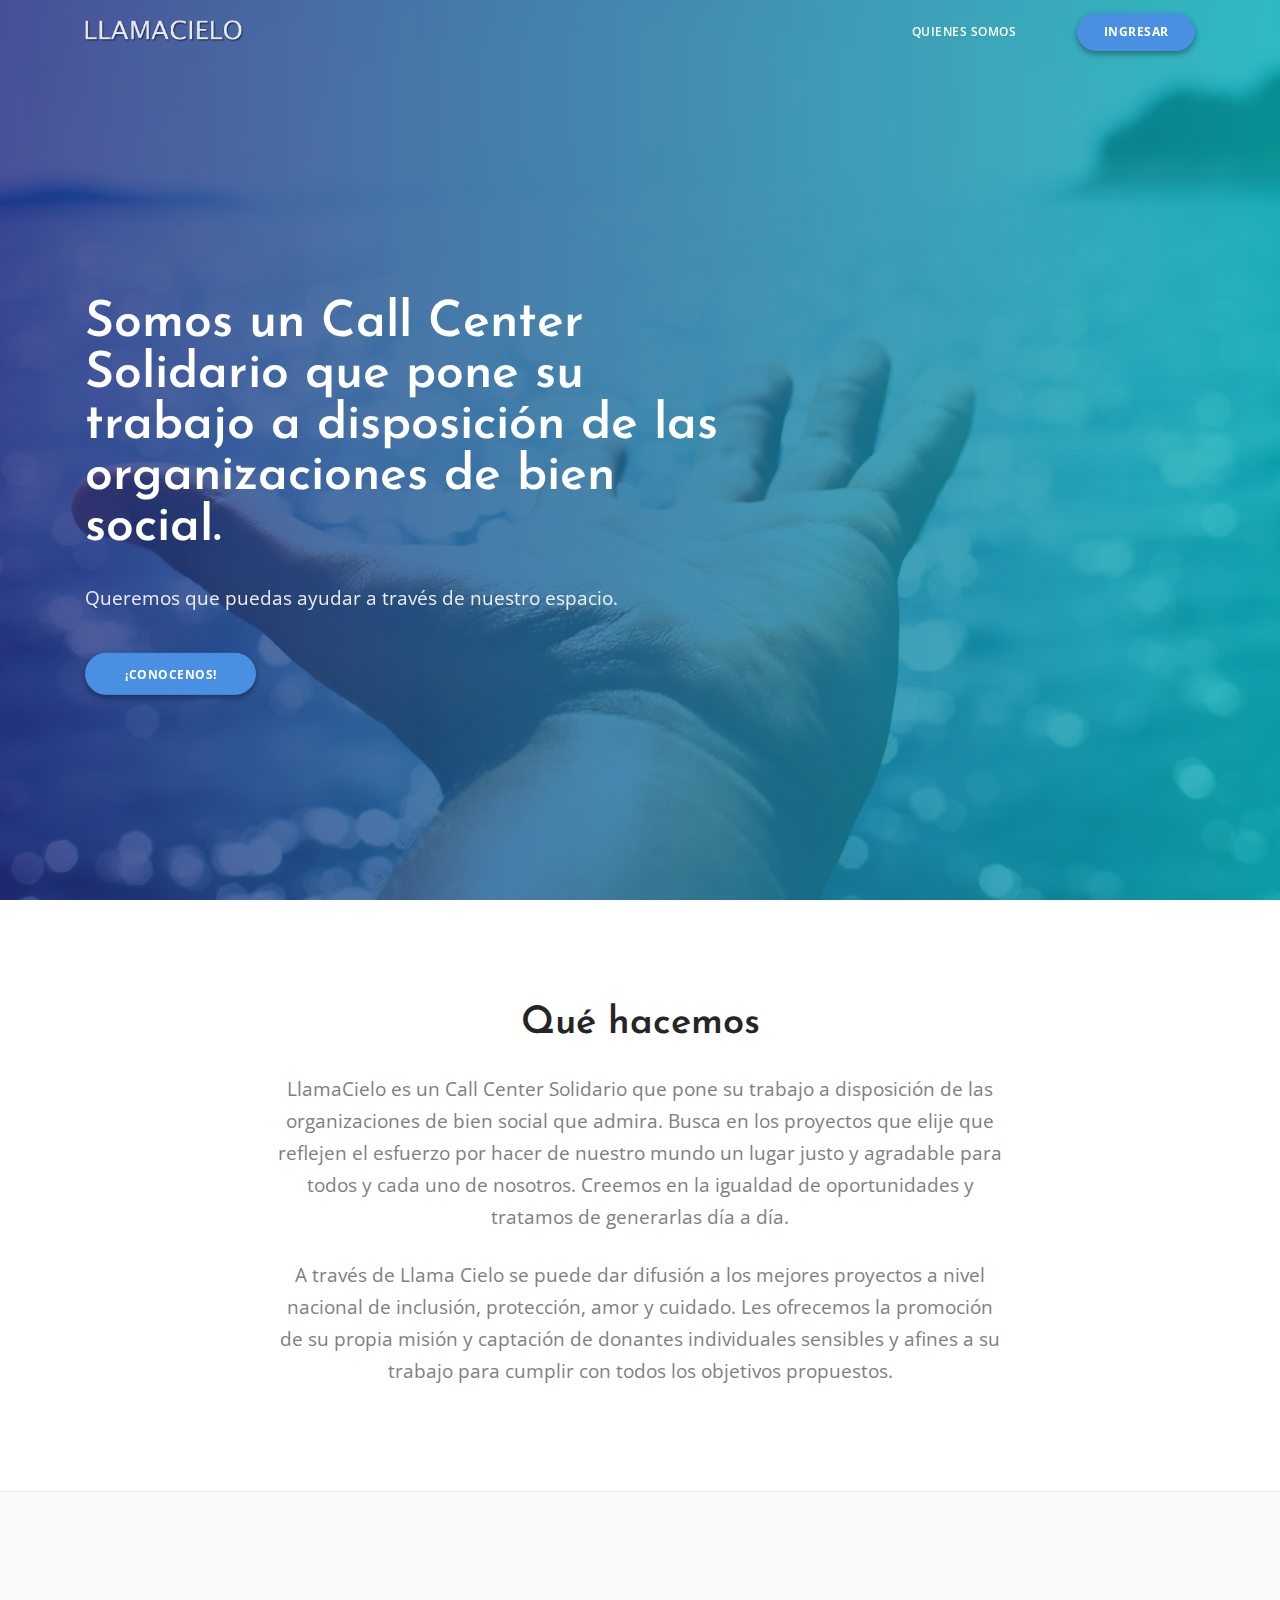
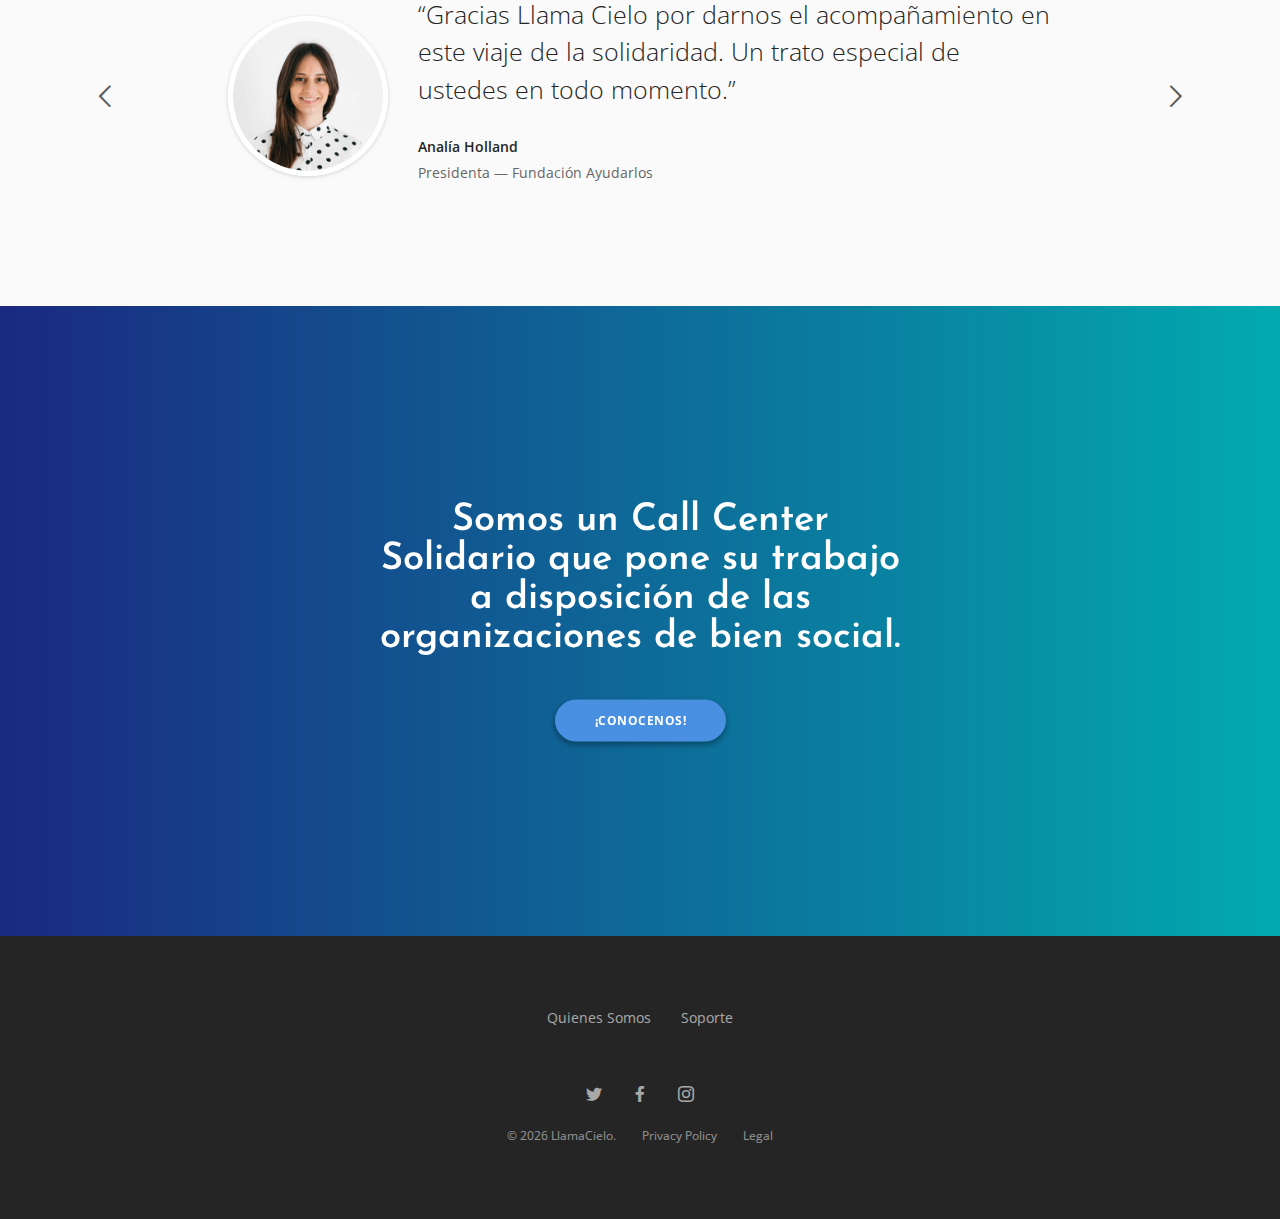
==== web/index.html @ 5735ce03 "first status" ====
<!doctype html>
<html lang="es-AR">

<head>
    <meta charset="utf-8">
    <title>Bienvenidos a LlamaCielo</title>
    <meta name="viewport" content="width=device-width, initial-scale=1.0">
    <link href="css/socicon.css" rel="stylesheet" type="text/css" media="all" />

    <link href="css/iconsmind.css" rel="stylesheet" type="text/css" media="all" />
    <link href="css/icofont/icofont.min.css" rel="stylesheet" type="text/css" media="all" />
    <link href="css/flickity.css" rel="stylesheet" type="text/css" media="all" />
    <link rel="stylesheet" href="https://cdnjs.cloudflare.com/ajax/libs/font-awesome/5.15.4/css/all.min.css" />
    <link href="css/bootstrap.css" rel="stylesheet" type="text/css" media="all" />
    <link href="css/stack-interface.css" rel="stylesheet" type="text/css" media="all" />
    <link href="css/theme.css" rel="stylesheet" type="text/css" media="all" />
    <link href="https://fonts.googleapis.com/css?family=Open+Sans:200,300,400,400i,500,600,700" rel="stylesheet">

</head>

<body data-smooth-scroll-offset="77">
    <a id="start"></a>

    <div class="page-loader">
        <div class="loader"></div>
    </div>

    <div class="nav-container">
        <div>
            <!-- MOBILE -->
            <div class="bar bar--sm visible-xs bar--absolute">
                <div class="container">
                    <div class="row">
                        <div class="col-3 col-md-2">
                            <a href="index.html"> <img class="logo logo-dark" alt="logo" src="img/logo.png"> <img class="logo logo-light" alt="logo" src="img/logo.png"> </a>
                        </div>
                        <div class="col-9 col-md-10 text-right">
                            <a href="#" class="hamburger-toggle" data-toggle-class="#menu1;hidden-xs hidden-sm"> <i class="icon icon--sm stack-interface stack-menu"></i> </a>
                        </div>
                    </div>
                </div>
            </div>
            <!-- DESKTOP -->
            <nav id="menu1" class="bar bar--sm bar-1 hidden-xs bar--transparent bar--absolute">
                <div class="container">
                    <div class="row">
                        <div class="col-lg-1 col-md-2 hidden-xs">
                            <div class="bar__module">
                                <a href="index.html"> <img class="logo logo-dark" alt="logo" src="img/logo.png"> <img class="logo logo-light" alt="logo" src="img/logo.png"> </a>
                            </div>
                        </div>
                        <div class="col-lg-11 col-md-12 text-right text-left-xs text-left-sm">
                            <div class="bar__module">
                                <ul class="menu-horizontal text-left">
                                    <li>
                                        <a href="quienessomos.html">Quienes Somos</a>
                                    </li>
                                    <li id="mostrarUsuario" class="hidden">
                                        <span><i class="icofont-ui-user"></i></span> <span id="usuarioNombre"><strong>Nombre usuario</strong></span>
                                    </li>

                                </ul>
                            </div>
                            <div class="bar__module">
                                <!-- btn login -->
                                <a id="btnLogin" class="btn btn--sm btn--primary type--uppercase" data-modal-index="0"> <span class="btn__text">
                                    Ingresar
                                </span> </a>

                                <!-- btn logout -->
                                <a id="btnLogout" class="btn btn--sm btn--primary type--uppercase" data-modal-index="0"> <span class="btn__text">
                                    Logout
                                </span> </a>
                            </div>
                        </div>
                    </div>
                </div>
            </nav>
        </div>
    </div>
    <div class="main-container">
        <section class="cover height-100 imagebg parallax text-left" data-gradient-bg="#1A2980,#02AAB0,#5f2c82,#26D0CE"><canvas id="granim-2" width="0" height="0"></canvas>
            <div class="background-image-holder">
                <img alt="background" src="img/bg-hero.jpg" />
            </div>
            <div class="container pos-vertical-center">
                <div class="row">
                    <div class="col-md-7">
                        <h1 class="titulo mt--1">Somos un Call Center Solidario que pone su trabajo a disposición de las organizaciones de bien social.</h1>
                        <p class="lead">Queremos que puedas ayudar a través de nuestro espacio.</p>
                        <a class="btn btn--primary type--uppercase inner-link" href="#quehacemos">
                            <span class="btn__text">
                                ¡Conocenos!
                            </span>
                        </a>
                    </div>
                </div>
                <!--end of row-->
            </div>
            <!--end of container-->
        </section>


        <!-- QUE HACEMOS -->
        <section id="quehacemos" class="text-center">
            <div class="container">
                <div class="row justify-content-center">
                    <div class="col-md-10 col-lg-8">
                        <h2 class="titulo">Qué hacemos</h2>
                        <p class="lead">
                            LlamaCielo es un Call Center Solidario que pone su trabajo a disposición de las organizaciones de bien social que admira. Busca en los proyectos que elije que reflejen el esfuerzo por hacer de nuestro mundo un lugar justo y agradable para todos y cada
                            uno de nosotros. Creemos en la igualdad de oportunidades y tratamos de generarlas día a día.
                        </p>
                        <p class="lead">
                            A través de Llama Cielo se puede dar difusión a los mejores proyectos a nivel nacional de inclusión, protección, amor y cuidado. Les ofrecemos la promoción de su propia misión y captación de donantes individuales sensibles y afines a su trabajo para cumplir
                            con todos los objetivos propuestos.
                        </p>
                    </div>
                </div>
            </div>
        </section>

        <!--<section class="bg--white pt-0">
            <div class="container">
                <div class="row">


                    <div class="col-md-6">
                        <div class="feature feature-5 boxed boxed--lg boxed--border">
                            <i class="icon icon-Consulting icon--lg"></i>
                            <div class="feature__body">
                                <h5>Telemarketer capacitados</h5>
                                <p>
                                    Es simplemente el texto de relleno de las imprentas y archivos de texto. Lorem Ipsum ha sido el texto de relleno estándar de las industrias desde el año 1500.
                                </p>

                            </div>
                        </div>
                    </div>
                    <div class="col-md-6">
                        <div class="feature feature-5 boxed boxed--lg boxed--border">
                            <i class="icon icon-Support icon--lg"></i>
                            <div class="feature__body">
                                <h5>Atención 24/7</h5>
                                <p>
                                    Es simplemente el texto de relleno de las imprentas y archivos de texto. Lorem Ipsum ha sido el texto de relleno estándar de las industrias desde el año 1500.
                                </p>

                            </div>
                        </div>
                    </div>
                    <div class="col-md-6">
                        <div class="feature feature--featured feature-5 boxed boxed--lg boxed--border">
                            <span class="label">consultanos</span>
                            <i class="icon icon-Dashboard icon--lg"></i>
                            <div class="feature__body">
                                <h5>Controla tu campaña</h5>
                                <p>
                                    Es simplemente el texto de relleno de las imprentas y archivos de texto. Lorem Ipsum ha sido el texto de relleno estándar de las industrias desde el año 1500.
                                </p>

                            </div>
                        </div>
                    </div>
                    <div class="col-md-6">
                        <div class="feature feature-5 boxed boxed--lg boxed--border">
                            <i class="icon icon-Globe icon--lg"></i>
                            <div class="feature__body">
                                <h5>Novedades de Ong's</h5>
                                <p>
                                    Es simplemente el texto de relleno de las imprentas y archivos de texto. Lorem Ipsum ha sido el texto de relleno estándar de las industrias desde el año 1500.
                                </p>

                            </div>
                        </div>
                    </div>
                </div>
 
            </div>

        </section>-->

        <!-- OPINIONES -->
        <section class="bg--secondary">
            <div class="container">
                <div class="row">
                    <div class="col-md-12">
                        <div class="slider slider--inline-arrows" data-arrows="true" data-children="3">
                            <ul class="slides flickity-enabled is-draggable" tabindex="0">
                                <div class="flickity-viewport">
                                    <div class="flickity-slider" style="left: 0px; transform: translateX(-200%);">
                                        <li class="slide" style="position: absolute; left: 0%;">
                                            <div class="testimonial row justify-content-center">
                                                <div class="col-lg-2 col-md-4 col-6 text-center">
                                                    <img class="testimonial__image shadowed2 mt-20" alt="" src="img/avatar-round-1.png">
                                                </div>
                                                <div class="col-lg-7 col-md-8 col-12 text-center-xs">
                                                    <span class="h3">“Gracias Llama Cielo por darnos el acompañamiento en este viaje de la solidaridad. Un trato especial de ustedes en todo momento.”
                                            </span>
                                                    <h5>Analía Holland</h5>
                                                    <spa>Presidenta — Fundación Ayudarlos</span>
                                                </div>
                                            </div>
                                        </li>

                                        <li class="slide is-selected" style="position: absolute; left: 200%;">
                                            <div class="testimonial row justify-content-center">
                                                <div class="col-lg-2 col-md-4 col-6 text-center">
                                                    <img class="testimonial__image shadowed2 mt-20" alt="" src="img/avatar-round-3.png">
                                                </div>
                                                <div class="col-lg-7 col-md-8 col-12 text-center-xs">
                                                    <span class="h3">“¡Agradezco a Llama Cielo! a través de ellos, nuestra fundacion Ayudamos creció de manera imaginable en poco tiempo. ¡Muchas gracias a todo el equipo!.”
                                            </span>
                                                    <h5>Juan Vasquez</h5>
                                                    <span>Presidente — Fundación Ayudamos</span>
                                                </div>
                                            </div>
                                        </li>
                                    </div>
                                </div><button class="flickity-prev-next-button previous" type="button" aria-label="previous"><svg viewBox="0 0 100 100"><path d="M 10,50 L 60,100 L 70,90 L 30,50  L 70,10 L 60,0 Z" class="arrow"></path></svg></button>
                                <button class="flickity-prev-next-button next" type="button" aria-label="next"><svg viewBox="0 0 100 100"><path d="M 10,50 L 60,100 L 70,90 L 30,50  L 70,10 L 60,0 Z" class="arrow" transform="translate(100, 100) rotate(180) "></path></svg></button>
                            </ul>
                        </div>
                    </div>
                </div>
                <!--end of row-->
            </div>
            <!--end of container-->
        </section>

        <!-- CTA -->
        <section class="cover height-70 imagebg text-center parallax" data-gradient-bg="#1A2980,#02AAB0,#5f2c82,#26D0CE"><canvas id="granim-2" width="0" height="0"></canvas>
            <div class="background-image-holder">
                <img alt="background" src="img/bg-hero.jpg">
            </div>
            <div class="container pos-vertical-center">
                <div class="row">
                    <div class="col-md-6">
                        <h2 class="titulo">Somos un Call Center Solidario que pone su trabajo a disposición de las organizaciones de bien social.</h2>
                        <a class="btn btn--primary type--uppercase" href="#">
                            <span class="btn__text">
                                ¡Conocenos!
                            </span>
                        </a>

                    </div>
                </div>
                <!--end of row-->
            </div>
            <!--end of container-->
        </section>

    </div>

    <footer class="text-center space--sm footer-5 bg--dark">
        <div class="container">
            <div class="row">
                <div class="col-md-12">
                    <div class="heading-block">
                        <ul class="list-inline list--hover">
                            <li>
                                <a href="quienessomos.html">
                                    <span>Quienes Somos</span>
                                </a>
                            </li>
                            <li>
                                <a href="#">
                                    <span>Soporte</span>
                                </a>
                            </li>

                        </ul>
                    </div>
                    <div>
                        <ul class="social-list list-inline list--hover">
                            <li>
                                <a href="#">
                                    <i class="socicon socicon-twitter icon icon--xs"></i>
                                </a>
                            </li>
                            <li>
                                <a href="#">
                                    <i class="socicon socicon-facebook icon icon--xs"></i>
                                </a>
                            </li>
                            <li>
                                <a href="#">
                                    <i class="socicon socicon-instagram icon icon--xs"></i>
                                </a>
                            </li>
                        </ul>
                    </div>
                    <div>
                        <span class="type--fine-print">©
                            <span class="update-year">2021</span> LlamaCielo.</span>
                        <a class="type--fine-print" href="#">Privacy Policy</a>
                        <a class="type--fine-print" href="#">Legal</a>
                    </div>
                </div>
            </div>
            <!--end of row-->
        </div>
        <!--end of container-->
    </footer>

    <!-- modal form login -->
    <div class="modal-container" data-modal-index="0">
        <div class="modal-content section-modal">
            <section class="unpad ">
                <div class="container">
                    <div class="row justify-content-center">
                        <div class="col-md-6">
                            <div class="boxed boxed--lg bg--white text-center feature">
                                <div class="modal-close modal-close-cross"></div>
                                <!-- <h3>Loguéese para ingresar</h3> -->
                                <div class="feature__body">
                                    <!-- form login-->
                                    <form id="form-login" autocomplete="off">
                                        <div class="row">

                                            <div class="col-md-12">
                                                <input type="number" name="dni" placeholder="Dni" data-mask="00000000">
                                            </div>
                                            <div class="col-md-12">
                                                <div class="inner-addon right-addon">
                                                    <input id="password" type="password" name="pass" placeholder="Password" autocomplete="off">
                                                    <i id="togglePassword" class="icofont-eye-blocked"></i>
                                                </div>
                                            </div>
                                            <div class="col-md-12">
                                                <button class="btn btn--primary type--uppercase" type="submit">Ingresar</button>
                                            </div>

                                        </div>
                                    </form>
                                    <!-- fin form login -->

                                    <div id="mensaje" class="hidden mt--1 mb--1"></div>

                                    <div id="loader" class="form-contacto-cargando hidden mb-20">
                                        <img src="img/loader.gif" alt="">
                                    </div>

                                    <!--  <span class="type--fine-print block mt-20">No recuerda su password?
                                            <a href="#">Recuperar password</a>
                                        </span> -->
                                </div>
                            </div>
                        </div>
                    </div>
            </section>
            </div>
        </div>
        <!-- fin modal form login -->


        <a class="back-to-top inner-link" href="#start" data-scroll-class="100vh:active">
            <i class="stack-interface stack-up-open-big"></i>
        </a>

    </div>
    <script src="js/jquery-3.1.1.min.js"></script>

    <script src="js/flickity.min.js"></script>
    <script src="js/isotope.min.js"></script>
    <script src="js/ytplayer.min.js"></script>
    <script src="js/lightbox.min.js"></script>
    <script src="js/granim.min.js"></script>
    <script src="js/smooth-scroll.min.js"></script>

    <script src="js/parallax.js"></script>
    <script src="js/jquery.mask.min.js"></script>
    <script src="js/sweetalert2.all.min.js"></script>
    <script src="js/scripts.js"></script>
    <script src="modulos/main.js"></script>


    <script>
        $(window).on("load", function() {
            $(".page-loader").fadeOut(1000);
            $(".page-loader").remove();
        });
    </script>
</body>

</html>
---- web/css/socicon.css ----
@font-face {
  font-family: 'Socicon';
  src:  url('../fonts/socicon.eot?a93r5t');
  src:  url('../fonts/socicon.eot?a93r5t#iefix') format('embedded-opentype'),
    url('../fonts/socicon.ttf?a93r5t') format('truetype'),
    url('../fonts/socicon.woff?a93r5t') format('woff'),
    url('../fonts/socicon.svg?a93r5t#Socicon') format('svg');
  font-weight: normal;
  font-style: normal;
}

[class^="socicon-"], [class*=" socicon-"] {
  /* use !important to prevent issues with browser extensions that change fonts */
  font-family: 'Socicon' !important;
  speak: none;
  font-style: normal;
  font-weight: normal;
  font-variant: normal;
  text-transform: none;
  line-height: 1;

  /* Better Font Rendering =========== */
  -webkit-font-smoothing: antialiased;
  -moz-osx-font-smoothing: grayscale;
}

.socicon-gamewisp:before {
  content: "\e905";
}
.socicon-bloglovin:before {
  content: "\e904";
}
.socicon-tunein:before {
  content: "\e903";
}
.socicon-gamejolt:before {
  content: "\e901";
}
.socicon-trello:before {
  content: "\e902";
}
.socicon-spreadshirt:before {
  content: "\e900";
}
.socicon-500px:before {
  content: "\e000";
}
.socicon-8tracks:before {
  content: "\e001";
}
.socicon-airbnb:before {
  content: "\e002";
}
.socicon-alliance:before {
  content: "\e003";
}
.socicon-amazon:before {
  content: "\e004";
}
.socicon-amplement:before {
  content: "\e005";
}
.socicon-android:before {
  content: "\e006";
}
.socicon-angellist:before {
  content: "\e007";
}
.socicon-apple:before {
  content: "\e008";
}
.socicon-appnet:before {
  content: "\e009";
}
.socicon-baidu:before {
  content: "\e00a";
}
.socicon-bandcamp:before {
  content: "\e00b";
}
.socicon-battlenet:before {
  content: "\e00c";
}
.socicon-beam:before {
  content: "\e00d";
}
.socicon-bebee:before {
  content: "\e00e";
}
.socicon-bebo:before {
  content: "\e00f";
}
.socicon-behance:before {
  content: "\e010";
}
.socicon-blizzard:before {
  content: "\e011";
}
.socicon-blogger:before {
  content: "\e012";
}
.socicon-buffer:before {
  content: "\e013";
}
.socicon-chrome:before {
  content: "\e014";
}
.socicon-coderwall:before {
  content: "\e015";
}
.socicon-curse:before {
  content: "\e016";
}
.socicon-dailymotion:before {
  content: "\e017";
}
.socicon-deezer:before {
  content: "\e018";
}
.socicon-delicious:before {
  content: "\e019";
}
.socicon-deviantart:before {
  content: "\e01a";
}
.socicon-diablo:before {
  content: "\e01b";
}
.socicon-digg:before {
  content: "\e01c";
}
.socicon-discord:before {
  content: "\e01d";
}
.socicon-disqus:before {
  content: "\e01e";
}
.socicon-douban:before {
  content: "\e01f";
}
.socicon-draugiem:before {
  content: "\e020";
}
.socicon-dribbble:before {
  content: "\e021";
}
.socicon-drupal:before {
  content: "\e022";
}
.socicon-ebay:before {
  content: "\e023";
}
.socicon-ello:before {
  content: "\e024";
}
.socicon-endomodo:before {
  content: "\e025";
}
.socicon-envato:before {
  content: "\e026";
}
.socicon-etsy:before {
  content: "\e027";
}
.socicon-facebook:before {
  content: "\e028";
}
.socicon-feedburner:before {
  content: "\e029";
}
.socicon-filmweb:before {
  content: "\e02a";
}
.socicon-firefox:before {
  content: "\e02b";
}
.socicon-flattr:before {
  content: "\e02c";
}
.socicon-flickr:before {
  content: "\e02d";
}
.socicon-formulr:before {
  content: "\e02e";
}
.socicon-forrst:before {
  content: "\e02f";
}
.socicon-foursquare:before {
  content: "\e030";
}
.socicon-friendfeed:before {
  content: "\e031";
}
.socicon-github:before {
  content: "\e032";
}
.socicon-goodreads:before {
  content: "\e033";
}
.socicon-google:before {
  content: "\e034";
}
.socicon-googlescholar:before {
  content: "\e035";
}
.socicon-googlegroups:before {
  content: "\e036";
}
.socicon-googlephotos:before {
  content: "\e037";
}
.socicon-googleplus:before {
  content: "\e038";
}
.socicon-grooveshark:before {
  content: "\e039";
}
.socicon-hackerrank:before {
  content: "\e03a";
}
.socicon-hearthstone:before {
  content: "\e03b";
}
.socicon-hellocoton:before {
  content: "\e03c";
}
.socicon-heroes:before {
  content: "\e03d";
}
.socicon-hitbox:before {
  content: "\e03e";
}
.socicon-horde:before {
  content: "\e03f";
}
.socicon-houzz:before {
  content: "\e040";
}
.socicon-icq:before {
  content: "\e041";
}
.socicon-identica:before {
  content: "\e042";
}
.socicon-imdb:before {
  content: "\e043";
}
.socicon-instagram:before {
  content: "\e044";
}
.socicon-issuu:before {
  content: "\e045";
}
.socicon-istock:before {
  content: "\e046";
}
.socicon-itunes:before {
  content: "\e047";
}
.socicon-keybase:before {
  content: "\e048";
}
.socicon-lanyrd:before {
  content: "\e049";
}
.socicon-lastfm:before {
  content: "\e04a";
}
.socicon-line:before {
  content: "\e04b";
}
.socicon-linkedin:before {
  content: "\e04c";
}
.socicon-livejournal:before {
  content: "\e04d";
}
.socicon-lyft:before {
  content: "\e04e";
}
.socicon-macos:before {
  content: "\e04f";
}
.socicon-mail:before {
  content: "\e050";
}
.socicon-medium:before {
  content: "\e051";
}
.socicon-meetup:before {
  content: "\e052";
}
.socicon-mixcloud:before {
  content: "\e053";
}
.socicon-modelmayhem:before {
  content: "\e054";
}
.socicon-mumble:before {
  content: "\e055";
}
.socicon-myspace:before {
  content: "\e056";
}
.socicon-newsvine:before {
  content: "\e057";
}
.socicon-nintendo:before {
  content: "\e058";
}
.socicon-npm:before {
  content: "\e059";
}
.socicon-odnoklassniki:before {
  content: "\e05a";
}
.socicon-openid:before {
  content: "\e05b";
}
.socicon-opera:before {
  content: "\e05c";
}
.socicon-outlook:before {
  content: "\e05d";
}
.socicon-overwatch:before {
  content: "\e05e";
}
.socicon-patreon:before {
  content: "\e05f";
}
.socicon-paypal:before {
  content: "\e060";
}
.socicon-periscope:before {
  content: "\e061";
}
.socicon-persona:before {
  content: "\e062";
}
.socicon-pinterest:before {
  content: "\e063";
}
.socicon-play:before {
  content: "\e064";
}
.socicon-player:before {
  content: "\e065";
}
.socicon-playstation:before {
  content: "\e066";
}
.socicon-pocket:before {
  content: "\e067";
}
.socicon-qq:before {
  content: "\e068";
}
.socicon-quora:before {
  content: "\e069";
}
.socicon-raidcall:before {
  content: "\e06a";
}
.socicon-ravelry:before {
  content: "\e06b";
}
.socicon-reddit:before {
  content: "\e06c";
}
.socicon-renren:before {
  content: "\e06d";
}
.socicon-researchgate:before {
  content: "\e06e";
}
.socicon-residentadvisor:before {
  content: "\e06f";
}
.socicon-reverbnation:before {
  content: "\e070";
}
.socicon-rss:before {
  content: "\e071";
}
.socicon-sharethis:before {
  content: "\e072";
}
.socicon-skype:before {
  content: "\e073";
}
.socicon-slideshare:before {
  content: "\e074";
}
.socicon-smugmug:before {
  content: "\e075";
}
.socicon-snapchat:before {
  content: "\e076";
}
.socicon-songkick:before {
  content: "\e077";
}
.socicon-soundcloud:before {
  content: "\e078";
}
.socicon-spotify:before {
  content: "\e079";
}
.socicon-stackexchange:before {
  content: "\e07a";
}
.socicon-stackoverflow:before {
  content: "\e07b";
}
.socicon-starcraft:before {
  content: "\e07c";
}
.socicon-stayfriends:before {
  content: "\e07d";
}
.socicon-steam:before {
  content: "\e07e";
}
.socicon-storehouse:before {
  content: "\e07f";
}
.socicon-strava:before {
  content: "\e080";
}
.socicon-streamjar:before {
  content: "\e081";
}
.socicon-stumbleupon:before {
  content: "\e082";
}
.socicon-swarm:before {
  content: "\e083";
}
.socicon-teamspeak:before {
  content: "\e084";
}
.socicon-teamviewer:before {
  content: "\e085";
}
.socicon-technorati:before {
  content: "\e086";
}
.socicon-telegram:before {
  content: "\e087";
}
.socicon-tripadvisor:before {
  content: "\e088";
}
.socicon-tripit:before {
  content: "\e089";
}
.socicon-triplej:before {
  content: "\e08a";
}
.socicon-tumblr:before {
  content: "\e08b";
}
.socicon-twitch:before {
  content: "\e08c";
}
.socicon-twitter:before {
  content: "\e08d";
}
.socicon-uber:before {
  content: "\e08e";
}
.socicon-ventrilo:before {
  content: "\e08f";
}
.socicon-viadeo:before {
  content: "\e090";
}
.socicon-viber:before {
  content: "\e091";
}
.socicon-viewbug:before {
  content: "\e092";
}
.socicon-vimeo:before {
  content: "\e093";
}
.socicon-vine:before {
  content: "\e094";
}
.socicon-vkontakte:before {
  content: "\e095";
}
.socicon-warcraft:before {
  content: "\e096";
}
.socicon-wechat:before {
  content: "\e097";
}
.socicon-weibo:before {
  content: "\e098";
}
.socicon-whatsapp:before {
  content: "\e099";
}
.socicon-wikipedia:before {
  content: "\e09a";
}
.socicon-windows:before {
  content: "\e09b";
}
.socicon-wordpress:before {
  content: "\e09c";
}
.socicon-wykop:before {
  content: "\e09d";
}
.socicon-xbox:before {
  content: "\e09e";
}
.socicon-xing:before {
  content: "\e09f";
}
.socicon-yahoo:before {
  content: "\e0a0";
}
.socicon-yammer:before {
  content: "\e0a1";
}
.socicon-yandex:before {
  content: "\e0a2";
}
.socicon-yelp:before {
  content: "\e0a3";
}
.socicon-younow:before {
  content: "\e0a4";
}
.socicon-youtube:before {
  content: "\e0a5";
}
.socicon-zapier:before {
  content: "\e0a6";
}
.socicon-zerply:before {
  content: "\e0a7";
}
.socicon-zomato:before {
  content: "\e0a8";
}
.socicon-zynga:before {
  content: "\e0a9";
}
---- web/css/iconsmind.css ----
@font-face {
	font-family: 'iconsmind';
	src:url('../fonts/iconsmind.eot?#iefix-rdmvgc') format('embedded-opentype');
	src:url('../fonts/iconsmind.woff') format('woff'),
		url('../fonts/iconsmind.ttf') format('truetype');
	font-weight: normal;
	font-style: normal;
}

[class^="icon-"], [class*=" icon-"] {
	font-family: 'iconsmind';
	speak: none;
	font-style: normal;
	font-weight: normal;
	font-variant: normal;
	text-transform: none;
	line-height: 1;
	/* Better Font Rendering =========== */
	-webkit-font-smoothing: antialiased;
	-moz-osx-font-smoothing: grayscale;
}

.icon-A-Z:before {
	content: "\e600";
}
.icon-Aa:before {
	content: "\e601";
}
.icon-Add-Bag:before {
	content: "\e602";
}
.icon-Add-Basket:before {
	content: "\e603";
}
.icon-Add-Cart:before {
	content: "\e604";
}
.icon-Add-File:before {
	content: "\e605";
}
.icon-Add-SpaceAfterParagraph:before {
	content: "\e606";
}
.icon-Add-SpaceBeforeParagraph:before {
	content: "\e607";
}
.icon-Add-User:before {
	content: "\e608";
}
.icon-Add-UserStar:before {
	content: "\e609";
}
.icon-Add-Window:before {
	content: "\e60a";
}
.icon-Add:before {
	content: "\e60b";
}
.icon-Address-Book:before {
	content: "\e60c";
}
.icon-Address-Book2:before {
	content: "\e60d";
}
.icon-Administrator:before {
	content: "\e60e";
}
.icon-Aerobics-2:before {
	content: "\e60f";
}
.icon-Aerobics-3:before {
	content: "\e610";
}
.icon-Aerobics:before {
	content: "\e611";
}
.icon-Affiliate:before {
	content: "\e612";
}
.icon-Aim:before {
	content: "\e613";
}
.icon-Air-Balloon:before {
	content: "\e614";
}
.icon-Airbrush:before {
	content: "\e615";
}
.icon-Airship:before {
	content: "\e616";
}
.icon-Alarm-Clock:before {
	content: "\e617";
}
.icon-Alarm-Clock2:before {
	content: "\e618";
}
.icon-Alarm:before {
	content: "\e619";
}
.icon-Alien-2:before {
	content: "\e61a";
}
.icon-Alien:before {
	content: "\e61b";
}
.icon-Aligator:before {
	content: "\e61c";
}
.icon-Align-Center:before {
	content: "\e61d";
}
.icon-Align-JustifyAll:before {
	content: "\e61e";
}
.icon-Align-JustifyCenter:before {
	content: "\e61f";
}
.icon-Align-JustifyLeft:before {
	content: "\e620";
}
.icon-Align-JustifyRight:before {
	content: "\e621";
}
.icon-Align-Left:before {
	content: "\e622";
}
.icon-Align-Right:before {
	content: "\e623";
}
.icon-Alpha:before {
	content: "\e624";
}
.icon-Ambulance:before {
	content: "\e625";
}
.icon-AMX:before {
	content: "\e626";
}
.icon-Anchor-2:before {
	content: "\e627";
}
.icon-Anchor:before {
	content: "\e628";
}
.icon-Android-Store:before {
	content: "\e629";
}
.icon-Android:before {
	content: "\e62a";
}
.icon-Angel-Smiley:before {
	content: "\e62b";
}
.icon-Angel:before {
	content: "\e62c";
}
.icon-Angry:before {
	content: "\e62d";
}
.icon-Apple-Bite:before {
	content: "\e62e";
}
.icon-Apple-Store:before {
	content: "\e62f";
}
.icon-Apple:before {
	content: "\e630";
}
.icon-Approved-Window:before {
	content: "\e631";
}
.icon-Aquarius-2:before {
	content: "\e632";
}
.icon-Aquarius:before {
	content: "\e633";
}
.icon-Archery-2:before {
	content: "\e634";
}
.icon-Archery:before {
	content: "\e635";
}
.icon-Argentina:before {
	content: "\e636";
}
.icon-Aries-2:before {
	content: "\e637";
}
.icon-Aries:before {
	content: "\e638";
}
.icon-Army-Key:before {
	content: "\e639";
}
.icon-Arrow-Around:before {
	content: "\e63a";
}
.icon-Arrow-Back3:before {
	content: "\e63b";
}
.icon-Arrow-Back:before {
	content: "\e63c";
}
.icon-Arrow-Back2:before {
	content: "\e63d";
}
.icon-Arrow-Barrier:before {
	content: "\e63e";
}
.icon-Arrow-Circle:before {
	content: "\e63f";
}
.icon-Arrow-Cross:before {
	content: "\e640";
}
.icon-Arrow-Down:before {
	content: "\e641";
}
.icon-Arrow-Down2:before {
	content: "\e642";
}
.icon-Arrow-Down3:before {
	content: "\e643";
}
.icon-Arrow-DowninCircle:before {
	content: "\e644";
}
.icon-Arrow-Fork:before {
	content: "\e645";
}
.icon-Arrow-Forward:before {
	content: "\e646";
}
.icon-Arrow-Forward2:before {
	content: "\e647";
}
.icon-Arrow-From:before {
	content: "\e648";
}
.icon-Arrow-Inside:before {
	content: "\e649";
}
.icon-Arrow-Inside45:before {
	content: "\e64a";
}
.icon-Arrow-InsideGap:before {
	content: "\e64b";
}
.icon-Arrow-InsideGap45:before {
	content: "\e64c";
}
.icon-Arrow-Into:before {
	content: "\e64d";
}
.icon-Arrow-Join:before {
	content: "\e64e";
}
.icon-Arrow-Junction:before {
	content: "\e64f";
}
.icon-Arrow-Left:before {
	content: "\e650";
}
.icon-Arrow-Left2:before {
	content: "\e651";
}
.icon-Arrow-LeftinCircle:before {
	content: "\e652";
}
.icon-Arrow-Loop:before {
	content: "\e653";
}
.icon-Arrow-Merge:before {
	content: "\e654";
}
.icon-Arrow-Mix:before {
	content: "\e655";
}
.icon-Arrow-Next:before {
	content: "\e656";
}
.icon-Arrow-OutLeft:before {
	content: "\e657";
}
.icon-Arrow-OutRight:before {
	content: "\e658";
}
.icon-Arrow-Outside:before {
	content: "\e659";
}
.icon-Arrow-Outside45:before {
	content: "\e65a";
}
.icon-Arrow-OutsideGap:before {
	content: "\e65b";
}
.icon-Arrow-OutsideGap45:before {
	content: "\e65c";
}
.icon-Arrow-Over:before {
	content: "\e65d";
}
.icon-Arrow-Refresh:before {
	content: "\e65e";
}
.icon-Arrow-Refresh2:before {
	content: "\e65f";
}
.icon-Arrow-Right:before {
	content: "\e660";
}
.icon-Arrow-Right2:before {
	content: "\e661";
}
.icon-Arrow-RightinCircle:before {
	content: "\e662";
}
.icon-Arrow-Shuffle:before {
	content: "\e663";
}
.icon-Arrow-Squiggly:before {
	content: "\e664";
}
.icon-Arrow-Through:before {
	content: "\e665";
}
.icon-Arrow-To:before {
	content: "\e666";
}
.icon-Arrow-TurnLeft:before {
	content: "\e667";
}
.icon-Arrow-TurnRight:before {
	content: "\e668";
}
.icon-Arrow-Up:before {
	content: "\e669";
}
.icon-Arrow-Up2:before {
	content: "\e66a";
}
.icon-Arrow-Up3:before {
	content: "\e66b";
}
.icon-Arrow-UpinCircle:before {
	content: "\e66c";
}
.icon-Arrow-XLeft:before {
	content: "\e66d";
}
.icon-Arrow-XRight:before {
	content: "\e66e";
}
.icon-Ask:before {
	content: "\e66f";
}
.icon-Assistant:before {
	content: "\e670";
}
.icon-Astronaut:before {
	content: "\e671";
}
.icon-At-Sign:before {
	content: "\e672";
}
.icon-ATM:before {
	content: "\e673";
}
.icon-Atom:before {
	content: "\e674";
}
.icon-Audio:before {
	content: "\e675";
}
.icon-Auto-Flash:before {
	content: "\e676";
}
.icon-Autumn:before {
	content: "\e677";
}
.icon-Baby-Clothes:before {
	content: "\e678";
}
.icon-Baby-Clothes2:before {
	content: "\e679";
}
.icon-Baby-Cry:before {
	content: "\e67a";
}
.icon-Baby:before {
	content: "\e67b";
}
.icon-Back2:before {
	content: "\e67c";
}
.icon-Back-Media:before {
	content: "\e67d";
}
.icon-Back-Music:before {
	content: "\e67e";
}
.icon-Back:before {
	content: "\e67f";
}
.icon-Background:before {
	content: "\e680";
}
.icon-Bacteria:before {
	content: "\e681";
}
.icon-Bag-Coins:before {
	content: "\e682";
}
.icon-Bag-Items:before {
	content: "\e683";
}
.icon-Bag-Quantity:before {
	content: "\e684";
}
.icon-Bag:before {
	content: "\e685";
}
.icon-Bakelite:before {
	content: "\e686";
}
.icon-Ballet-Shoes:before {
	content: "\e687";
}
.icon-Balloon:before {
	content: "\e688";
}
.icon-Banana:before {
	content: "\e689";
}
.icon-Band-Aid:before {
	content: "\e68a";
}
.icon-Bank:before {
	content: "\e68b";
}
.icon-Bar-Chart:before {
	content: "\e68c";
}
.icon-Bar-Chart2:before {
	content: "\e68d";
}
.icon-Bar-Chart3:before {
	content: "\e68e";
}
.icon-Bar-Chart4:before {
	content: "\e68f";
}
.icon-Bar-Chart5:before {
	content: "\e690";
}
.icon-Bar-Code:before {
	content: "\e691";
}
.icon-Barricade-2:before {
	content: "\e692";
}
.icon-Barricade:before {
	content: "\e693";
}
.icon-Baseball:before {
	content: "\e694";
}
.icon-Basket-Ball:before {
	content: "\e695";
}
.icon-Basket-Coins:before {
	content: "\e696";
}
.icon-Basket-Items:before {
	content: "\e697";
}
.icon-Basket-Quantity:before {
	content: "\e698";
}
.icon-Bat-2:before {
	content: "\e699";
}
.icon-Bat:before {
	content: "\e69a";
}
.icon-Bathrobe:before {
	content: "\e69b";
}
.icon-Batman-Mask:before {
	content: "\e69c";
}
.icon-Battery-0:before {
	content: "\e69d";
}
.icon-Battery-25:before {
	content: "\e69e";
}
.icon-Battery-50:before {
	content: "\e69f";
}
.icon-Battery-75:before {
	content: "\e6a0";
}
.icon-Battery-100:before {
	content: "\e6a1";
}
.icon-Battery-Charge:before {
	content: "\e6a2";
}
.icon-Bear:before {
	content: "\e6a3";
}
.icon-Beard-2:before {
	content: "\e6a4";
}
.icon-Beard-3:before {
	content: "\e6a5";
}
.icon-Beard:before {
	content: "\e6a6";
}
.icon-Bebo:before {
	content: "\e6a7";
}
.icon-Bee:before {
	content: "\e6a8";
}
.icon-Beer-Glass:before {
	content: "\e6a9";
}
.icon-Beer:before {
	content: "\e6aa";
}
.icon-Bell-2:before {
	content: "\e6ab";
}
.icon-Bell:before {
	content: "\e6ac";
}
.icon-Belt-2:before {
	content: "\e6ad";
}
.icon-Belt-3:before {
	content: "\e6ae";
}
.icon-Belt:before {
	content: "\e6af";
}
.icon-Berlin-Tower:before {
	content: "\e6b0";
}
.icon-Beta:before {
	content: "\e6b1";
}
.icon-Betvibes:before {
	content: "\e6b2";
}
.icon-Bicycle-2:before {
	content: "\e6b3";
}
.icon-Bicycle-3:before {
	content: "\e6b4";
}
.icon-Bicycle:before {
	content: "\e6b5";
}
.icon-Big-Bang:before {
	content: "\e6b6";
}
.icon-Big-Data:before {
	content: "\e6b7";
}
.icon-Bike-Helmet:before {
	content: "\e6b8";
}
.icon-Bikini:before {
	content: "\e6b9";
}
.icon-Bilk-Bottle2:before {
	content: "\e6ba";
}
.icon-Billing:before {
	content: "\e6bb";
}
.icon-Bing:before {
	content: "\e6bc";
}
.icon-Binocular:before {
	content: "\e6bd";
}
.icon-Bio-Hazard:before {
	content: "\e6be";
}
.icon-Biotech:before {
	content: "\e6bf";
}
.icon-Bird-DeliveringLetter:before {
	content: "\e6c0";
}
.icon-Bird:before {
	content: "\e6c1";
}
.icon-Birthday-Cake:before {
	content: "\e6c2";
}
.icon-Bisexual:before {
	content: "\e6c3";
}
.icon-Bishop:before {
	content: "\e6c4";
}
.icon-Bitcoin:before {
	content: "\e6c5";
}
.icon-Black-Cat:before {
	content: "\e6c6";
}
.icon-Blackboard:before {
	content: "\e6c7";
}
.icon-Blinklist:before {
	content: "\e6c8";
}
.icon-Block-Cloud:before {
	content: "\e6c9";
}
.icon-Block-Window:before {
	content: "\e6ca";
}
.icon-Blogger:before {
	content: "\e6cb";
}
.icon-Blood:before {
	content: "\e6cc";
}
.icon-Blouse:before {
	content: "\e6cd";
}
.icon-Blueprint:before {
	content: "\e6ce";
}
.icon-Board:before {
	content: "\e6cf";
}
.icon-Bodybuilding:before {
	content: "\e6d0";
}
.icon-Bold-Text:before {
	content: "\e6d1";
}
.icon-Bone:before {
	content: "\e6d2";
}
.icon-Bones:before {
	content: "\e6d3";
}
.icon-Book:before {
	content: "\e6d4";
}
.icon-Bookmark:before {
	content: "\e6d5";
}
.icon-Books-2:before {
	content: "\e6d6";
}
.icon-Books:before {
	content: "\e6d7";
}
.icon-Boom:before {
	content: "\e6d8";
}
.icon-Boot-2:before {
	content: "\e6d9";
}
.icon-Boot:before {
	content: "\e6da";
}
.icon-Bottom-ToTop:before {
	content: "\e6db";
}
.icon-Bow-2:before {
	content: "\e6dc";
}
.icon-Bow-3:before {
	content: "\e6dd";
}
.icon-Bow-4:before {
	content: "\e6de";
}
.icon-Bow-5:before {
	content: "\e6df";
}
.icon-Bow-6:before {
	content: "\e6e0";
}
.icon-Bow:before {
	content: "\e6e1";
}
.icon-Bowling-2:before {
	content: "\e6e2";
}
.icon-Bowling:before {
	content: "\e6e3";
}
.icon-Box2:before {
	content: "\e6e4";
}
.icon-Box-Close:before {
	content: "\e6e5";
}
.icon-Box-Full:before {
	content: "\e6e6";
}
.icon-Box-Open:before {
	content: "\e6e7";
}
.icon-Box-withFolders:before {
	content: "\e6e8";
}
.icon-Box:before {
	content: "\e6e9";
}
.icon-Boy:before {
	content: "\e6ea";
}
.icon-Bra:before {
	content: "\e6eb";
}
.icon-Brain-2:before {
	content: "\e6ec";
}
.icon-Brain-3:before {
	content: "\e6ed";
}
.icon-Brain:before {
	content: "\e6ee";
}
.icon-Brazil:before {
	content: "\e6ef";
}
.icon-Bread-2:before {
	content: "\e6f0";
}
.icon-Bread:before {
	content: "\e6f1";
}
.icon-Bridge:before {
	content: "\e6f2";
}
.icon-Brightkite:before {
	content: "\e6f3";
}
.icon-Broke-Link2:before {
	content: "\e6f4";
}
.icon-Broken-Link:before {
	content: "\e6f5";
}
.icon-Broom:before {
	content: "\e6f6";
}
.icon-Brush:before {
	content: "\e6f7";
}
.icon-Bucket:before {
	content: "\e6f8";
}
.icon-Bug:before {
	content: "\e6f9";
}
.icon-Building:before {
	content: "\e6fa";
}
.icon-Bulleted-List:before {
	content: "\e6fb";
}
.icon-Bus-2:before {
	content: "\e6fc";
}
.icon-Bus:before {
	content: "\e6fd";
}
.icon-Business-Man:before {
	content: "\e6fe";
}
.icon-Business-ManWoman:before {
	content: "\e6ff";
}
.icon-Business-Mens:before {
	content: "\e700";
}
.icon-Business-Woman:before {
	content: "\e701";
}
.icon-Butterfly:before {
	content: "\e702";
}
.icon-Button:before {
	content: "\e703";
}
.icon-Cable-Car:before {
	content: "\e704";
}
.icon-Cake:before {
	content: "\e705";
}
.icon-Calculator-2:before {
	content: "\e706";
}
.icon-Calculator-3:before {
	content: "\e707";
}
.icon-Calculator:before {
	content: "\e708";
}
.icon-Calendar-2:before {
	content: "\e709";
}
.icon-Calendar-3:before {
	content: "\e70a";
}
.icon-Calendar-4:before {
	content: "\e70b";
}
.icon-Calendar-Clock:before {
	content: "\e70c";
}
.icon-Calendar:before {
	content: "\e70d";
}
.icon-Camel:before {
	content: "\e70e";
}
.icon-Camera-2:before {
	content: "\e70f";
}
.icon-Camera-3:before {
	content: "\e710";
}
.icon-Camera-4:before {
	content: "\e711";
}
.icon-Camera-5:before {
	content: "\e712";
}
.icon-Camera-Back:before {
	content: "\e713";
}
.icon-Camera:before {
	content: "\e714";
}
.icon-Can-2:before {
	content: "\e715";
}
.icon-Can:before {
	content: "\e716";
}
.icon-Canada:before {
	content: "\e717";
}
.icon-Cancer-2:before {
	content: "\e718";
}
.icon-Cancer-3:before {
	content: "\e719";
}
.icon-Cancer:before {
	content: "\e71a";
}
.icon-Candle:before {
	content: "\e71b";
}
.icon-Candy-Cane:before {
	content: "\e71c";
}
.icon-Candy:before {
	content: "\e71d";
}
.icon-Cannon:before {
	content: "\e71e";
}
.icon-Cap-2:before {
	content: "\e71f";
}
.icon-Cap-3:before {
	content: "\e720";
}
.icon-Cap-Smiley:before {
	content: "\e721";
}
.icon-Cap:before {
	content: "\e722";
}
.icon-Capricorn-2:before {
	content: "\e723";
}
.icon-Capricorn:before {
	content: "\e724";
}
.icon-Car-2:before {
	content: "\e725";
}
.icon-Car-3:before {
	content: "\e726";
}
.icon-Car-Coins:before {
	content: "\e727";
}
.icon-Car-Items:before {
	content: "\e728";
}
.icon-Car-Wheel:before {
	content: "\e729";
}
.icon-Car:before {
	content: "\e72a";
}
.icon-Cardigan:before {
	content: "\e72b";
}
.icon-Cardiovascular:before {
	content: "\e72c";
}
.icon-Cart-Quantity:before {
	content: "\e72d";
}
.icon-Casette-Tape:before {
	content: "\e72e";
}
.icon-Cash-Register:before {
	content: "\e72f";
}
.icon-Cash-register2:before {
	content: "\e730";
}
.icon-Castle:before {
	content: "\e731";
}
.icon-Cat:before {
	content: "\e732";
}
.icon-Cathedral:before {
	content: "\e733";
}
.icon-Cauldron:before {
	content: "\e734";
}
.icon-CD-2:before {
	content: "\e735";
}
.icon-CD-Cover:before {
	content: "\e736";
}
.icon-CD:before {
	content: "\e737";
}
.icon-Cello:before {
	content: "\e738";
}
.icon-Celsius:before {
	content: "\e739";
}
.icon-Chacked-Flag:before {
	content: "\e73a";
}
.icon-Chair:before {
	content: "\e73b";
}
.icon-Charger:before {
	content: "\e73c";
}
.icon-Check-2:before {
	content: "\e73d";
}
.icon-Check:before {
	content: "\e73e";
}
.icon-Checked-User:before {
	content: "\e73f";
}
.icon-Checkmate:before {
	content: "\e740";
}
.icon-Checkout-Bag:before {
	content: "\e741";
}
.icon-Checkout-Basket:before {
	content: "\e742";
}
.icon-Checkout:before {
	content: "\e743";
}
.icon-Cheese:before {
	content: "\e744";
}
.icon-Cheetah:before {
	content: "\e745";
}
.icon-Chef-Hat:before {
	content: "\e746";
}
.icon-Chef-Hat2:before {
	content: "\e747";
}
.icon-Chef:before {
	content: "\e748";
}
.icon-Chemical-2:before {
	content: "\e749";
}
.icon-Chemical-3:before {
	content: "\e74a";
}
.icon-Chemical-4:before {
	content: "\e74b";
}
.icon-Chemical-5:before {
	content: "\e74c";
}
.icon-Chemical:before {
	content: "\e74d";
}
.icon-Chess-Board:before {
	content: "\e74e";
}
.icon-Chess:before {
	content: "\e74f";
}
.icon-Chicken:before {
	content: "\e750";
}
.icon-Chile:before {
	content: "\e751";
}
.icon-Chimney:before {
	content: "\e752";
}
.icon-China:before {
	content: "\e753";
}
.icon-Chinese-Temple:before {
	content: "\e754";
}
.icon-Chip:before {
	content: "\e755";
}
.icon-Chopsticks-2:before {
	content: "\e756";
}
.icon-Chopsticks:before {
	content: "\e757";
}
.icon-Christmas-Ball:before {
	content: "\e758";
}
.icon-Christmas-Bell:before {
	content: "\e759";
}
.icon-Christmas-Candle:before {
	content: "\e75a";
}
.icon-Christmas-Hat:before {
	content: "\e75b";
}
.icon-Christmas-Sleigh:before {
	content: "\e75c";
}
.icon-Christmas-Snowman:before {
	content: "\e75d";
}
.icon-Christmas-Sock:before {
	content: "\e75e";
}
.icon-Christmas-Tree:before {
	content: "\e75f";
}
.icon-Christmas:before {
	content: "\e760";
}
.icon-Chrome:before {
	content: "\e761";
}
.icon-Chrysler-Building:before {
	content: "\e762";
}
.icon-Cinema:before {
	content: "\e763";
}
.icon-Circular-Point:before {
	content: "\e764";
}
.icon-City-Hall:before {
	content: "\e765";
}
.icon-Clamp:before {
	content: "\e766";
}
.icon-Clapperboard-Close:before {
	content: "\e767";
}
.icon-Clapperboard-Open:before {
	content: "\e768";
}
.icon-Claps:before {
	content: "\e769";
}
.icon-Clef:before {
	content: "\e76a";
}
.icon-Clinic:before {
	content: "\e76b";
}
.icon-Clock-2:before {
	content: "\e76c";
}
.icon-Clock-3:before {
	content: "\e76d";
}
.icon-Clock-4:before {
	content: "\e76e";
}
.icon-Clock-Back:before {
	content: "\e76f";
}
.icon-Clock-Forward:before {
	content: "\e770";
}
.icon-Clock:before {
	content: "\e771";
}
.icon-Close-Window:before {
	content: "\e772";
}
.icon-Close:before {
	content: "\e773";
}
.icon-Clothing-Store:before {
	content: "\e774";
}
.icon-Cloud--:before {
	content: "\e775";
}
.icon-Cloud-:before {
	content: "\e776";
}
.icon-Cloud-Camera:before {
	content: "\e777";
}
.icon-Cloud-Computer:before {
	content: "\e778";
}
.icon-Cloud-Email:before {
	content: "\e779";
}
.icon-Cloud-Hail:before {
	content: "\e77a";
}
.icon-Cloud-Laptop:before {
	content: "\e77b";
}
.icon-Cloud-Lock:before {
	content: "\e77c";
}
.icon-Cloud-Moon:before {
	content: "\e77d";
}
.icon-Cloud-Music:before {
	content: "\e77e";
}
.icon-Cloud-Picture:before {
	content: "\e77f";
}
.icon-Cloud-Rain:before {
	content: "\e780";
}
.icon-Cloud-Remove:before {
	content: "\e781";
}
.icon-Cloud-Secure:before {
	content: "\e782";
}
.icon-Cloud-Settings:before {
	content: "\e783";
}
.icon-Cloud-Smartphone:before {
	content: "\e784";
}
.icon-Cloud-Snow:before {
	content: "\e785";
}
.icon-Cloud-Sun:before {
	content: "\e786";
}
.icon-Cloud-Tablet:before {
	content: "\e787";
}
.icon-Cloud-Video:before {
	content: "\e788";
}
.icon-Cloud-Weather:before {
	content: "\e789";
}
.icon-Cloud:before {
	content: "\e78a";
}
.icon-Clouds-Weather:before {
	content: "\e78b";
}
.icon-Clouds:before {
	content: "\e78c";
}
.icon-Clown:before {
	content: "\e78d";
}
.icon-CMYK:before {
	content: "\e78e";
}
.icon-Coat:before {
	content: "\e78f";
}
.icon-Cocktail:before {
	content: "\e790";
}
.icon-Coconut:before {
	content: "\e791";
}
.icon-Code-Window:before {
	content: "\e792";
}
.icon-Coding:before {
	content: "\e793";
}
.icon-Coffee-2:before {
	content: "\e794";
}
.icon-Coffee-Bean:before {
	content: "\e795";
}
.icon-Coffee-Machine:before {
	content: "\e796";
}
.icon-Coffee-toGo:before {
	content: "\e797";
}
.icon-Coffee:before {
	content: "\e798";
}
.icon-Coffin:before {
	content: "\e799";
}
.icon-Coin:before {
	content: "\e79a";
}
.icon-Coins-2:before {
	content: "\e79b";
}
.icon-Coins-3:before {
	content: "\e79c";
}
.icon-Coins:before {
	content: "\e79d";
}
.icon-Colombia:before {
	content: "\e79e";
}
.icon-Colosseum:before {
	content: "\e79f";
}
.icon-Column-2:before {
	content: "\e7a0";
}
.icon-Column-3:before {
	content: "\e7a1";
}
.icon-Column:before {
	content: "\e7a2";
}
.icon-Comb-2:before {
	content: "\e7a3";
}
.icon-Comb:before {
	content: "\e7a4";
}
.icon-Communication-Tower:before {
	content: "\e7a5";
}
.icon-Communication-Tower2:before {
	content: "\e7a6";
}
.icon-Compass-2:before {
	content: "\e7a7";
}
.icon-Compass-3:before {
	content: "\e7a8";
}
.icon-Compass-4:before {
	content: "\e7a9";
}
.icon-Compass-Rose:before {
	content: "\e7aa";
}
.icon-Compass:before {
	content: "\e7ab";
}
.icon-Computer-2:before {
	content: "\e7ac";
}
.icon-Computer-3:before {
	content: "\e7ad";
}
.icon-Computer-Secure:before {
	content: "\e7ae";
}
.icon-Computer:before {
	content: "\e7af";
}
.icon-Conference:before {
	content: "\e7b0";
}
.icon-Confused:before {
	content: "\e7b1";
}
.icon-Conservation:before {
	content: "\e7b2";
}
.icon-Consulting:before {
	content: "\e7b3";
}
.icon-Contrast:before {
	content: "\e7b4";
}
.icon-Control-2:before {
	content: "\e7b5";
}
.icon-Control:before {
	content: "\e7b6";
}
.icon-Cookie-Man:before {
	content: "\e7b7";
}
.icon-Cookies:before {
	content: "\e7b8";
}
.icon-Cool-Guy:before {
	content: "\e7b9";
}
.icon-Cool:before {
	content: "\e7ba";
}
.icon-Copyright:before {
	content: "\e7bb";
}
.icon-Costume:before {
	content: "\e7bc";
}
.icon-Couple-Sign:before {
	content: "\e7bd";
}
.icon-Cow:before {
	content: "\e7be";
}
.icon-CPU:before {
	content: "\e7bf";
}
.icon-Crane:before {
	content: "\e7c0";
}
.icon-Cranium:before {
	content: "\e7c1";
}
.icon-Credit-Card:before {
	content: "\e7c2";
}
.icon-Credit-Card2:before {
	content: "\e7c3";
}
.icon-Credit-Card3:before {
	content: "\e7c4";
}
.icon-Cricket:before {
	content: "\e7c5";
}
.icon-Criminal:before {
	content: "\e7c6";
}
.icon-Croissant:before {
	content: "\e7c7";
}
.icon-Crop-2:before {
	content: "\e7c8";
}
.icon-Crop-3:before {
	content: "\e7c9";
}
.icon-Crown-2:before {
	content: "\e7ca";
}
.icon-Crown:before {
	content: "\e7cb";
}
.icon-Crying:before {
	content: "\e7cc";
}
.icon-Cube-Molecule:before {
	content: "\e7cd";
}
.icon-Cube-Molecule2:before {
	content: "\e7ce";
}
.icon-Cupcake:before {
	content: "\e7cf";
}
.icon-Cursor-Click:before {
	content: "\e7d0";
}
.icon-Cursor-Click2:before {
	content: "\e7d1";
}
.icon-Cursor-Move:before {
	content: "\e7d2";
}
.icon-Cursor-Move2:before {
	content: "\e7d3";
}
.icon-Cursor-Select:before {
	content: "\e7d4";
}
.icon-Cursor:before {
	content: "\e7d5";
}
.icon-D-Eyeglasses:before {
	content: "\e7d6";
}
.icon-D-Eyeglasses2:before {
	content: "\e7d7";
}
.icon-Dam:before {
	content: "\e7d8";
}
.icon-Danemark:before {
	content: "\e7d9";
}
.icon-Danger-2:before {
	content: "\e7da";
}
.icon-Danger:before {
	content: "\e7db";
}
.icon-Dashboard:before {
	content: "\e7dc";
}
.icon-Data-Backup:before {
	content: "\e7dd";
}
.icon-Data-Block:before {
	content: "\e7de";
}
.icon-Data-Center:before {
	content: "\e7df";
}
.icon-Data-Clock:before {
	content: "\e7e0";
}
.icon-Data-Cloud:before {
	content: "\e7e1";
}
.icon-Data-Compress:before {
	content: "\e7e2";
}
.icon-Data-Copy:before {
	content: "\e7e3";
}
.icon-Data-Download:before {
	content: "\e7e4";
}
.icon-Data-Financial:before {
	content: "\e7e5";
}
.icon-Data-Key:before {
	content: "\e7e6";
}
.icon-Data-Lock:before {
	content: "\e7e7";
}
.icon-Data-Network:before {
	content: "\e7e8";
}
.icon-Data-Password:before {
	content: "\e7e9";
}
.icon-Data-Power:before {
	content: "\e7ea";
}
.icon-Data-Refresh:before {
	content: "\e7eb";
}
.icon-Data-Save:before {
	content: "\e7ec";
}
.icon-Data-Search:before {
	content: "\e7ed";
}
.icon-Data-Security:before {
	content: "\e7ee";
}
.icon-Data-Settings:before {
	content: "\e7ef";
}
.icon-Data-Sharing:before {
	content: "\e7f0";
}
.icon-Data-Shield:before {
	content: "\e7f1";
}
.icon-Data-Signal:before {
	content: "\e7f2";
}
.icon-Data-Storage:before {
	content: "\e7f3";
}
.icon-Data-Stream:before {
	content: "\e7f4";
}
.icon-Data-Transfer:before {
	content: "\e7f5";
}
.icon-Data-Unlock:before {
	content: "\e7f6";
}
.icon-Data-Upload:before {
	content: "\e7f7";
}
.icon-Data-Yes:before {
	content: "\e7f8";
}
.icon-Data:before {
	content: "\e7f9";
}
.icon-David-Star:before {
	content: "\e7fa";
}
.icon-Daylight:before {
	content: "\e7fb";
}
.icon-Death:before {
	content: "\e7fc";
}
.icon-Debian:before {
	content: "\e7fd";
}
.icon-Dec:before {
	content: "\e7fe";
}
.icon-Decrase-Inedit:before {
	content: "\e7ff";
}
.icon-Deer-2:before {
	content: "\e800";
}
.icon-Deer:before {
	content: "\e801";
}
.icon-Delete-File:before {
	content: "\e802";
}
.icon-Delete-Window:before {
	content: "\e803";
}
.icon-Delicious:before {
	content: "\e804";
}
.icon-Depression:before {
	content: "\e805";
}
.icon-Deviantart:before {
	content: "\e806";
}
.icon-Device-SyncwithCloud:before {
	content: "\e807";
}
.icon-Diamond:before {
	content: "\e808";
}
.icon-Dice-2:before {
	content: "\e809";
}
.icon-Dice:before {
	content: "\e80a";
}
.icon-Digg:before {
	content: "\e80b";
}
.icon-Digital-Drawing:before {
	content: "\e80c";
}
.icon-Diigo:before {
	content: "\e80d";
}
.icon-Dinosaur:before {
	content: "\e80e";
}
.icon-Diploma-2:before {
	content: "\e80f";
}
.icon-Diploma:before {
	content: "\e810";
}
.icon-Direction-East:before {
	content: "\e811";
}
.icon-Direction-North:before {
	content: "\e812";
}
.icon-Direction-South:before {
	content: "\e813";
}
.icon-Direction-West:before {
	content: "\e814";
}
.icon-Director:before {
	content: "\e815";
}
.icon-Disk:before {
	content: "\e816";
}
.icon-Dj:before {
	content: "\e817";
}
.icon-DNA-2:before {
	content: "\e818";
}
.icon-DNA-Helix:before {
	content: "\e819";
}
.icon-DNA:before {
	content: "\e81a";
}
.icon-Doctor:before {
	content: "\e81b";
}
.icon-Dog:before {
	content: "\e81c";
}
.icon-Dollar-Sign:before {
	content: "\e81d";
}
.icon-Dollar-Sign2:before {
	content: "\e81e";
}
.icon-Dollar:before {
	content: "\e81f";
}
.icon-Dolphin:before {
	content: "\e820";
}
.icon-Domino:before {
	content: "\e821";
}
.icon-Door-Hanger:before {
	content: "\e822";
}
.icon-Door:before {
	content: "\e823";
}
.icon-Doplr:before {
	content: "\e824";
}
.icon-Double-Circle:before {
	content: "\e825";
}
.icon-Double-Tap:before {
	content: "\e826";
}
.icon-Doughnut:before {
	content: "\e827";
}
.icon-Dove:before {
	content: "\e828";
}
.icon-Down-2:before {
	content: "\e829";
}
.icon-Down-3:before {
	content: "\e82a";
}
.icon-Down-4:before {
	content: "\e82b";
}
.icon-Down:before {
	content: "\e82c";
}
.icon-Download-2:before {
	content: "\e82d";
}
.icon-Download-fromCloud:before {
	content: "\e82e";
}
.icon-Download-Window:before {
	content: "\e82f";
}
.icon-Download:before {
	content: "\e830";
}
.icon-Downward:before {
	content: "\e831";
}
.icon-Drag-Down:before {
	content: "\e832";
}
.icon-Drag-Left:before {
	content: "\e833";
}
.icon-Drag-Right:before {
	content: "\e834";
}
.icon-Drag-Up:before {
	content: "\e835";
}
.icon-Drag:before {
	content: "\e836";
}
.icon-Dress:before {
	content: "\e837";
}
.icon-Drill-2:before {
	content: "\e838";
}
.icon-Drill:before {
	content: "\e839";
}
.icon-Drop:before {
	content: "\e83a";
}
.icon-Dropbox:before {
	content: "\e83b";
}
.icon-Drum:before {
	content: "\e83c";
}
.icon-Dry:before {
	content: "\e83d";
}
.icon-Duck:before {
	content: "\e83e";
}
.icon-Dumbbell:before {
	content: "\e83f";
}
.icon-Duplicate-Layer:before {
	content: "\e840";
}
.icon-Duplicate-Window:before {
	content: "\e841";
}
.icon-DVD:before {
	content: "\e842";
}
.icon-Eagle:before {
	content: "\e843";
}
.icon-Ear:before {
	content: "\e844";
}
.icon-Earphones-2:before {
	content: "\e845";
}
.icon-Earphones:before {
	content: "\e846";
}
.icon-Eci-Icon:before {
	content: "\e847";
}
.icon-Edit-Map:before {
	content: "\e848";
}
.icon-Edit:before {
	content: "\e849";
}
.icon-Eggs:before {
	content: "\e84a";
}
.icon-Egypt:before {
	content: "\e84b";
}
.icon-Eifel-Tower:before {
	content: "\e84c";
}
.icon-eject-2:before {
	content: "\e84d";
}
.icon-Eject:before {
	content: "\e84e";
}
.icon-El-Castillo:before {
	content: "\e84f";
}
.icon-Elbow:before {
	content: "\e850";
}
.icon-Electric-Guitar:before {
	content: "\e851";
}
.icon-Electricity:before {
	content: "\e852";
}
.icon-Elephant:before {
	content: "\e853";
}
.icon-Email:before {
	content: "\e854";
}
.icon-Embassy:before {
	content: "\e855";
}
.icon-Empire-StateBuilding:before {
	content: "\e856";
}
.icon-Empty-Box:before {
	content: "\e857";
}
.icon-End2:before {
	content: "\e858";
}
.icon-End-2:before {
	content: "\e859";
}
.icon-End:before {
	content: "\e85a";
}
.icon-Endways:before {
	content: "\e85b";
}
.icon-Engineering:before {
	content: "\e85c";
}
.icon-Envelope-2:before {
	content: "\e85d";
}
.icon-Envelope:before {
	content: "\e85e";
}
.icon-Environmental-2:before {
	content: "\e85f";
}
.icon-Environmental-3:before {
	content: "\e860";
}
.icon-Environmental:before {
	content: "\e861";
}
.icon-Equalizer:before {
	content: "\e862";
}
.icon-Eraser-2:before {
	content: "\e863";
}
.icon-Eraser-3:before {
	content: "\e864";
}
.icon-Eraser:before {
	content: "\e865";
}
.icon-Error-404Window:before {
	content: "\e866";
}
.icon-Euro-Sign:before {
	content: "\e867";
}
.icon-Euro-Sign2:before {
	content: "\e868";
}
.icon-Euro:before {
	content: "\e869";
}
.icon-Evernote:before {
	content: "\e86a";
}
.icon-Evil:before {
	content: "\e86b";
}
.icon-Explode:before {
	content: "\e86c";
}
.icon-Eye-2:before {
	content: "\e86d";
}
.icon-Eye-Blind:before {
	content: "\e86e";
}
.icon-Eye-Invisible:before {
	content: "\e86f";
}
.icon-Eye-Scan:before {
	content: "\e870";
}
.icon-Eye-Visible:before {
	content: "\e871";
}
.icon-Eye:before {
	content: "\e872";
}
.icon-Eyebrow-2:before {
	content: "\e873";
}
.icon-Eyebrow-3:before {
	content: "\e874";
}
.icon-Eyebrow:before {
	content: "\e875";
}
.icon-Eyeglasses-Smiley:before {
	content: "\e876";
}
.icon-Eyeglasses-Smiley2:before {
	content: "\e877";
}
.icon-Face-Style:before {
	content: "\e878";
}
.icon-Face-Style2:before {
	content: "\e879";
}
.icon-Face-Style3:before {
	content: "\e87a";
}
.icon-Face-Style4:before {
	content: "\e87b";
}
.icon-Face-Style5:before {
	content: "\e87c";
}
.icon-Face-Style6:before {
	content: "\e87d";
}
.icon-Facebook-2:before {
	content: "\e87e";
}
.icon-Facebook:before {
	content: "\e87f";
}
.icon-Factory-2:before {
	content: "\e880";
}
.icon-Factory:before {
	content: "\e881";
}
.icon-Fahrenheit:before {
	content: "\e882";
}
.icon-Family-Sign:before {
	content: "\e883";
}
.icon-Fan:before {
	content: "\e884";
}
.icon-Farmer:before {
	content: "\e885";
}
.icon-Fashion:before {
	content: "\e886";
}
.icon-Favorite-Window:before {
	content: "\e887";
}
.icon-Fax:before {
	content: "\e888";
}
.icon-Feather:before {
	content: "\e889";
}
.icon-Feedburner:before {
	content: "\e88a";
}
.icon-Female-2:before {
	content: "\e88b";
}
.icon-Female-Sign:before {
	content: "\e88c";
}
.icon-Female:before {
	content: "\e88d";
}
.icon-File-Block:before {
	content: "\e88e";
}
.icon-File-Bookmark:before {
	content: "\e88f";
}
.icon-File-Chart:before {
	content: "\e890";
}
.icon-File-Clipboard:before {
	content: "\e891";
}
.icon-File-ClipboardFileText:before {
	content: "\e892";
}
.icon-File-ClipboardTextImage:before {
	content: "\e893";
}
.icon-File-Cloud:before {
	content: "\e894";
}
.icon-File-Copy:before {
	content: "\e895";
}
.icon-File-Copy2:before {
	content: "\e896";
}
.icon-File-CSV:before {
	content: "\e897";
}
.icon-File-Download:before {
	content: "\e898";
}
.icon-File-Edit:before {
	content: "\e899";
}
.icon-File-Excel:before {
	content: "\e89a";
}
.icon-File-Favorite:before {
	content: "\e89b";
}
.icon-File-Fire:before {
	content: "\e89c";
}
.icon-File-Graph:before {
	content: "\e89d";
}
.icon-File-Hide:before {
	content: "\e89e";
}
.icon-File-Horizontal:before {
	content: "\e89f";
}
.icon-File-HorizontalText:before {
	content: "\e8a0";
}
.icon-File-HTML:before {
	content: "\e8a1";
}
.icon-File-JPG:before {
	content: "\e8a2";
}
.icon-File-Link:before {
	content: "\e8a3";
}
.icon-File-Loading:before {
	content: "\e8a4";
}
.icon-File-Lock:before {
	content: "\e8a5";
}
.icon-File-Love:before {
	content: "\e8a6";
}
.icon-File-Music:before {
	content: "\e8a7";
}
.icon-File-Network:before {
	content: "\e8a8";
}
.icon-File-Pictures:before {
	content: "\e8a9";
}
.icon-File-Pie:before {
	content: "\e8aa";
}
.icon-File-Presentation:before {
	content: "\e8ab";
}
.icon-File-Refresh:before {
	content: "\e8ac";
}
.icon-File-Search:before {
	content: "\e8ad";
}
.icon-File-Settings:before {
	content: "\e8ae";
}
.icon-File-Share:before {
	content: "\e8af";
}
.icon-File-TextImage:before {
	content: "\e8b0";
}
.icon-File-Trash:before {
	content: "\e8b1";
}
.icon-File-TXT:before {
	content: "\e8b2";
}
.icon-File-Upload:before {
	content: "\e8b3";
}
.icon-File-Video:before {
	content: "\e8b4";
}
.icon-File-Word:before {
	content: "\e8b5";
}
.icon-File-Zip:before {
	content: "\e8b6";
}
.icon-File:before {
	content: "\e8b7";
}
.icon-Files:before {
	content: "\e8b8";
}
.icon-Film-Board:before {
	content: "\e8b9";
}
.icon-Film-Cartridge:before {
	content: "\e8ba";
}
.icon-Film-Strip:before {
	content: "\e8bb";
}
.icon-Film-Video:before {
	content: "\e8bc";
}
.icon-Film:before {
	content: "\e8bd";
}
.icon-Filter-2:before {
	content: "\e8be";
}
.icon-Filter:before {
	content: "\e8bf";
}
.icon-Financial:before {
	content: "\e8c0";
}
.icon-Find-User:before {
	content: "\e8c1";
}
.icon-Finger-DragFourSides:before {
	content: "\e8c2";
}
.icon-Finger-DragTwoSides:before {
	content: "\e8c3";
}
.icon-Finger-Print:before {
	content: "\e8c4";
}
.icon-Finger:before {
	content: "\e8c5";
}
.icon-Fingerprint-2:before {
	content: "\e8c6";
}
.icon-Fingerprint:before {
	content: "\e8c7";
}
.icon-Fire-Flame:before {
	content: "\e8c8";
}
.icon-Fire-Flame2:before {
	content: "\e8c9";
}
.icon-Fire-Hydrant:before {
	content: "\e8ca";
}
.icon-Fire-Staion:before {
	content: "\e8cb";
}
.icon-Firefox:before {
	content: "\e8cc";
}
.icon-Firewall:before {
	content: "\e8cd";
}
.icon-First-Aid:before {
	content: "\e8ce";
}
.icon-First:before {
	content: "\e8cf";
}
.icon-Fish-Food:before {
	content: "\e8d0";
}
.icon-Fish:before {
	content: "\e8d1";
}
.icon-Fit-To:before {
	content: "\e8d2";
}
.icon-Fit-To2:before {
	content: "\e8d3";
}
.icon-Five-Fingers:before {
	content: "\e8d4";
}
.icon-Five-FingersDrag:before {
	content: "\e8d5";
}
.icon-Five-FingersDrag2:before {
	content: "\e8d6";
}
.icon-Five-FingersTouch:before {
	content: "\e8d7";
}
.icon-Flag-2:before {
	content: "\e8d8";
}
.icon-Flag-3:before {
	content: "\e8d9";
}
.icon-Flag-4:before {
	content: "\e8da";
}
.icon-Flag-5:before {
	content: "\e8db";
}
.icon-Flag-6:before {
	content: "\e8dc";
}
.icon-Flag:before {
	content: "\e8dd";
}
.icon-Flamingo:before {
	content: "\e8de";
}
.icon-Flash-2:before {
	content: "\e8df";
}
.icon-Flash-Video:before {
	content: "\e8e0";
}
.icon-Flash:before {
	content: "\e8e1";
}
.icon-Flashlight:before {
	content: "\e8e2";
}
.icon-Flask-2:before {
	content: "\e8e3";
}
.icon-Flask:before {
	content: "\e8e4";
}
.icon-Flick:before {
	content: "\e8e5";
}
.icon-Flickr:before {
	content: "\e8e6";
}
.icon-Flowerpot:before {
	content: "\e8e7";
}
.icon-Fluorescent:before {
	content: "\e8e8";
}
.icon-Fog-Day:before {
	content: "\e8e9";
}
.icon-Fog-Night:before {
	content: "\e8ea";
}
.icon-Folder-Add:before {
	content: "\e8eb";
}
.icon-Folder-Archive:before {
	content: "\e8ec";
}
.icon-Folder-Binder:before {
	content: "\e8ed";
}
.icon-Folder-Binder2:before {
	content: "\e8ee";
}
.icon-Folder-Block:before {
	content: "\e8ef";
}
.icon-Folder-Bookmark:before {
	content: "\e8f0";
}
.icon-Folder-Close:before {
	content: "\e8f1";
}
.icon-Folder-Cloud:before {
	content: "\e8f2";
}
.icon-Folder-Delete:before {
	content: "\e8f3";
}
.icon-Folder-Download:before {
	content: "\e8f4";
}
.icon-Folder-Edit:before {
	content: "\e8f5";
}
.icon-Folder-Favorite:before {
	content: "\e8f6";
}
.icon-Folder-Fire:before {
	content: "\e8f7";
}
.icon-Folder-Hide:before {
	content: "\e8f8";
}
.icon-Folder-Link:before {
	content: "\e8f9";
}
.icon-Folder-Loading:before {
	content: "\e8fa";
}
.icon-Folder-Lock:before {
	content: "\e8fb";
}
.icon-Folder-Love:before {
	content: "\e8fc";
}
.icon-Folder-Music:before {
	content: "\e8fd";
}
.icon-Folder-Network:before {
	content: "\e8fe";
}
.icon-Folder-Open:before {
	content: "\e8ff";
}
.icon-Folder-Open2:before {
	content: "\e900";
}
.icon-Folder-Organizing:before {
	content: "\e901";
}
.icon-Folder-Pictures:before {
	content: "\e902";
}
.icon-Folder-Refresh:before {
	content: "\e903";
}
.icon-Folder-Remove-:before {
	content: "\e904";
}
.icon-Folder-Search:before {
	content: "\e905";
}
.icon-Folder-Settings:before {
	content: "\e906";
}
.icon-Folder-Share:before {
	content: "\e907";
}
.icon-Folder-Trash:before {
	content: "\e908";
}
.icon-Folder-Upload:before {
	content: "\e909";
}
.icon-Folder-Video:before {
	content: "\e90a";
}
.icon-Folder-WithDocument:before {
	content: "\e90b";
}
.icon-Folder-Zip:before {
	content: "\e90c";
}
.icon-Folder:before {
	content: "\e90d";
}
.icon-Folders:before {
	content: "\e90e";
}
.icon-Font-Color:before {
	content: "\e90f";
}
.icon-Font-Name:before {
	content: "\e910";
}
.icon-Font-Size:before {
	content: "\e911";
}
.icon-Font-Style:before {
	content: "\e912";
}
.icon-Font-StyleSubscript:before {
	content: "\e913";
}
.icon-Font-StyleSuperscript:before {
	content: "\e914";
}
.icon-Font-Window:before {
	content: "\e915";
}
.icon-Foot-2:before {
	content: "\e916";
}
.icon-Foot:before {
	content: "\e917";
}
.icon-Football-2:before {
	content: "\e918";
}
.icon-Football:before {
	content: "\e919";
}
.icon-Footprint-2:before {
	content: "\e91a";
}
.icon-Footprint-3:before {
	content: "\e91b";
}
.icon-Footprint:before {
	content: "\e91c";
}
.icon-Forest:before {
	content: "\e91d";
}
.icon-Fork:before {
	content: "\e91e";
}
.icon-Formspring:before {
	content: "\e91f";
}
.icon-Formula:before {
	content: "\e920";
}
.icon-Forsquare:before {
	content: "\e921";
}
.icon-Forward:before {
	content: "\e922";
}
.icon-Fountain-Pen:before {
	content: "\e923";
}
.icon-Four-Fingers:before {
	content: "\e924";
}
.icon-Four-FingersDrag:before {
	content: "\e925";
}
.icon-Four-FingersDrag2:before {
	content: "\e926";
}
.icon-Four-FingersTouch:before {
	content: "\e927";
}
.icon-Fox:before {
	content: "\e928";
}
.icon-Frankenstein:before {
	content: "\e929";
}
.icon-French-Fries:before {
	content: "\e92a";
}
.icon-Friendfeed:before {
	content: "\e92b";
}
.icon-Friendster:before {
	content: "\e92c";
}
.icon-Frog:before {
	content: "\e92d";
}
.icon-Fruits:before {
	content: "\e92e";
}
.icon-Fuel:before {
	content: "\e92f";
}
.icon-Full-Bag:before {
	content: "\e930";
}
.icon-Full-Basket:before {
	content: "\e931";
}
.icon-Full-Cart:before {
	content: "\e932";
}
.icon-Full-Moon:before {
	content: "\e933";
}
.icon-Full-Screen:before {
	content: "\e934";
}
.icon-Full-Screen2:before {
	content: "\e935";
}
.icon-Full-View:before {
	content: "\e936";
}
.icon-Full-View2:before {
	content: "\e937";
}
.icon-Full-ViewWindow:before {
	content: "\e938";
}
.icon-Function:before {
	content: "\e939";
}
.icon-Funky:before {
	content: "\e93a";
}
.icon-Funny-Bicycle:before {
	content: "\e93b";
}
.icon-Furl:before {
	content: "\e93c";
}
.icon-Gamepad-2:before {
	content: "\e93d";
}
.icon-Gamepad:before {
	content: "\e93e";
}
.icon-Gas-Pump:before {
	content: "\e93f";
}
.icon-Gaugage-2:before {
	content: "\e940";
}
.icon-Gaugage:before {
	content: "\e941";
}
.icon-Gay:before {
	content: "\e942";
}
.icon-Gear-2:before {
	content: "\e943";
}
.icon-Gear:before {
	content: "\e944";
}
.icon-Gears-2:before {
	content: "\e945";
}
.icon-Gears:before {
	content: "\e946";
}
.icon-Geek-2:before {
	content: "\e947";
}
.icon-Geek:before {
	content: "\e948";
}
.icon-Gemini-2:before {
	content: "\e949";
}
.icon-Gemini:before {
	content: "\e94a";
}
.icon-Genius:before {
	content: "\e94b";
}
.icon-Gentleman:before {
	content: "\e94c";
}
.icon-Geo--:before {
	content: "\e94d";
}
.icon-Geo-:before {
	content: "\e94e";
}
.icon-Geo-Close:before {
	content: "\e94f";
}
.icon-Geo-Love:before {
	content: "\e950";
}
.icon-Geo-Number:before {
	content: "\e951";
}
.icon-Geo-Star:before {
	content: "\e952";
}
.icon-Geo:before {
	content: "\e953";
}
.icon-Geo2--:before {
	content: "\e954";
}
.icon-Geo2-:before {
	content: "\e955";
}
.icon-Geo2-Close:before {
	content: "\e956";
}
.icon-Geo2-Love:before {
	content: "\e957";
}
.icon-Geo2-Number:before {
	content: "\e958";
}
.icon-Geo2-Star:before {
	content: "\e959";
}
.icon-Geo2:before {
	content: "\e95a";
}
.icon-Geo3--:before {
	content: "\e95b";
}
.icon-Geo3-:before {
	content: "\e95c";
}
.icon-Geo3-Close:before {
	content: "\e95d";
}
.icon-Geo3-Love:before {
	content: "\e95e";
}
.icon-Geo3-Number:before {
	content: "\e95f";
}
.icon-Geo3-Star:before {
	content: "\e960";
}
.icon-Geo3:before {
	content: "\e961";
}
.icon-Gey:before {
	content: "\e962";
}
.icon-Gift-Box:before {
	content: "\e963";
}
.icon-Giraffe:before {
	content: "\e964";
}
.icon-Girl:before {
	content: "\e965";
}
.icon-Glass-Water:before {
	content: "\e966";
}
.icon-Glasses-2:before {
	content: "\e967";
}
.icon-Glasses-3:before {
	content: "\e968";
}
.icon-Glasses:before {
	content: "\e969";
}
.icon-Global-Position:before {
	content: "\e96a";
}
.icon-Globe-2:before {
	content: "\e96b";
}
.icon-Globe:before {
	content: "\e96c";
}
.icon-Gloves:before {
	content: "\e96d";
}
.icon-Go-Bottom:before {
	content: "\e96e";
}
.icon-Go-Top:before {
	content: "\e96f";
}
.icon-Goggles:before {
	content: "\e970";
}
.icon-Golf-2:before {
	content: "\e971";
}
.icon-Golf:before {
	content: "\e972";
}
.icon-Google-Buzz:before {
	content: "\e973";
}
.icon-Google-Drive:before {
	content: "\e974";
}
.icon-Google-Play:before {
	content: "\e975";
}
.icon-Google-Plus:before {
	content: "\e976";
}
.icon-Google:before {
	content: "\e977";
}
.icon-Gopro:before {
	content: "\e978";
}
.icon-Gorilla:before {
	content: "\e979";
}
.icon-Gowalla:before {
	content: "\e97a";
}
.icon-Grave:before {
	content: "\e97b";
}
.icon-Graveyard:before {
	content: "\e97c";
}
.icon-Greece:before {
	content: "\e97d";
}
.icon-Green-Energy:before {
	content: "\e97e";
}
.icon-Green-House:before {
	content: "\e97f";
}
.icon-Guitar:before {
	content: "\e980";
}
.icon-Gun-2:before {
	content: "\e981";
}
.icon-Gun-3:before {
	content: "\e982";
}
.icon-Gun:before {
	content: "\e983";
}
.icon-Gymnastics:before {
	content: "\e984";
}
.icon-Hair-2:before {
	content: "\e985";
}
.icon-Hair-3:before {
	content: "\e986";
}
.icon-Hair-4:before {
	content: "\e987";
}
.icon-Hair:before {
	content: "\e988";
}
.icon-Half-Moon:before {
	content: "\e989";
}
.icon-Halloween-HalfMoon:before {
	content: "\e98a";
}
.icon-Halloween-Moon:before {
	content: "\e98b";
}
.icon-Hamburger:before {
	content: "\e98c";
}
.icon-Hammer:before {
	content: "\e98d";
}
.icon-Hand-Touch:before {
	content: "\e98e";
}
.icon-Hand-Touch2:before {
	content: "\e98f";
}
.icon-Hand-TouchSmartphone:before {
	content: "\e990";
}
.icon-Hand:before {
	content: "\e991";
}
.icon-Hands:before {
	content: "\e992";
}
.icon-Handshake:before {
	content: "\e993";
}
.icon-Hanger:before {
	content: "\e994";
}
.icon-Happy:before {
	content: "\e995";
}
.icon-Hat-2:before {
	content: "\e996";
}
.icon-Hat:before {
	content: "\e997";
}
.icon-Haunted-House:before {
	content: "\e998";
}
.icon-HD-Video:before {
	content: "\e999";
}
.icon-HD:before {
	content: "\e99a";
}
.icon-HDD:before {
	content: "\e99b";
}
.icon-Headphone:before {
	content: "\e99c";
}
.icon-Headphones:before {
	content: "\e99d";
}
.icon-Headset:before {
	content: "\e99e";
}
.icon-Heart-2:before {
	content: "\e99f";
}
.icon-Heart:before {
	content: "\e9a0";
}
.icon-Heels-2:before {
	content: "\e9a1";
}
.icon-Heels:before {
	content: "\e9a2";
}
.icon-Height-Window:before {
	content: "\e9a3";
}
.icon-Helicopter-2:before {
	content: "\e9a4";
}
.icon-Helicopter:before {
	content: "\e9a5";
}
.icon-Helix-2:before {
	content: "\e9a6";
}
.icon-Hello:before {
	content: "\e9a7";
}
.icon-Helmet-2:before {
	content: "\e9a8";
}
.icon-Helmet-3:before {
	content: "\e9a9";
}
.icon-Helmet:before {
	content: "\e9aa";
}
.icon-Hipo:before {
	content: "\e9ab";
}
.icon-Hipster-Glasses:before {
	content: "\e9ac";
}
.icon-Hipster-Glasses2:before {
	content: "\e9ad";
}
.icon-Hipster-Glasses3:before {
	content: "\e9ae";
}
.icon-Hipster-Headphones:before {
	content: "\e9af";
}
.icon-Hipster-Men:before {
	content: "\e9b0";
}
.icon-Hipster-Men2:before {
	content: "\e9b1";
}
.icon-Hipster-Men3:before {
	content: "\e9b2";
}
.icon-Hipster-Sunglasses:before {
	content: "\e9b3";
}
.icon-Hipster-Sunglasses2:before {
	content: "\e9b4";
}
.icon-Hipster-Sunglasses3:before {
	content: "\e9b5";
}
.icon-Hokey:before {
	content: "\e9b6";
}
.icon-Holly:before {
	content: "\e9b7";
}
.icon-Home-2:before {
	content: "\e9b8";
}
.icon-Home-3:before {
	content: "\e9b9";
}
.icon-Home-4:before {
	content: "\e9ba";
}
.icon-Home-5:before {
	content: "\e9bb";
}
.icon-Home-Window:before {
	content: "\e9bc";
}
.icon-Home:before {
	content: "\e9bd";
}
.icon-Homosexual:before {
	content: "\e9be";
}
.icon-Honey:before {
	content: "\e9bf";
}
.icon-Hong-Kong:before {
	content: "\e9c0";
}
.icon-Hoodie:before {
	content: "\e9c1";
}
.icon-Horror:before {
	content: "\e9c2";
}
.icon-Horse:before {
	content: "\e9c3";
}
.icon-Hospital-2:before {
	content: "\e9c4";
}
.icon-Hospital:before {
	content: "\e9c5";
}
.icon-Host:before {
	content: "\e9c6";
}
.icon-Hot-Dog:before {
	content: "\e9c7";
}
.icon-Hotel:before {
	content: "\e9c8";
}
.icon-Hour:before {
	content: "\e9c9";
}
.icon-Hub:before {
	content: "\e9ca";
}
.icon-Humor:before {
	content: "\e9cb";
}
.icon-Hurt:before {
	content: "\e9cc";
}
.icon-Ice-Cream:before {
	content: "\e9cd";
}
.icon-ICQ:before {
	content: "\e9ce";
}
.icon-ID-2:before {
	content: "\e9cf";
}
.icon-ID-3:before {
	content: "\e9d0";
}
.icon-ID-Card:before {
	content: "\e9d1";
}
.icon-Idea-2:before {
	content: "\e9d2";
}
.icon-Idea-3:before {
	content: "\e9d3";
}
.icon-Idea-4:before {
	content: "\e9d4";
}
.icon-Idea-5:before {
	content: "\e9d5";
}
.icon-Idea:before {
	content: "\e9d6";
}
.icon-Identification-Badge:before {
	content: "\e9d7";
}
.icon-ImDB:before {
	content: "\e9d8";
}
.icon-Inbox-Empty:before {
	content: "\e9d9";
}
.icon-Inbox-Forward:before {
	content: "\e9da";
}
.icon-Inbox-Full:before {
	content: "\e9db";
}
.icon-Inbox-Into:before {
	content: "\e9dc";
}
.icon-Inbox-Out:before {
	content: "\e9dd";
}
.icon-Inbox-Reply:before {
	content: "\e9de";
}
.icon-Inbox:before {
	content: "\e9df";
}
.icon-Increase-Inedit:before {
	content: "\e9e0";
}
.icon-Indent-FirstLine:before {
	content: "\e9e1";
}
.icon-Indent-LeftMargin:before {
	content: "\e9e2";
}
.icon-Indent-RightMargin:before {
	content: "\e9e3";
}
.icon-India:before {
	content: "\e9e4";
}
.icon-Info-Window:before {
	content: "\e9e5";
}
.icon-Information:before {
	content: "\e9e6";
}
.icon-Inifity:before {
	content: "\e9e7";
}
.icon-Instagram:before {
	content: "\e9e8";
}
.icon-Internet-2:before {
	content: "\e9e9";
}
.icon-Internet-Explorer:before {
	content: "\e9ea";
}
.icon-Internet-Smiley:before {
	content: "\e9eb";
}
.icon-Internet:before {
	content: "\e9ec";
}
.icon-iOS-Apple:before {
	content: "\e9ed";
}
.icon-Israel:before {
	content: "\e9ee";
}
.icon-Italic-Text:before {
	content: "\e9ef";
}
.icon-Jacket-2:before {
	content: "\e9f0";
}
.icon-Jacket:before {
	content: "\e9f1";
}
.icon-Jamaica:before {
	content: "\e9f2";
}
.icon-Japan:before {
	content: "\e9f3";
}
.icon-Japanese-Gate:before {
	content: "\e9f4";
}
.icon-Jeans:before {
	content: "\e9f5";
}
.icon-Jeep-2:before {
	content: "\e9f6";
}
.icon-Jeep:before {
	content: "\e9f7";
}
.icon-Jet:before {
	content: "\e9f8";
}
.icon-Joystick:before {
	content: "\e9f9";
}
.icon-Juice:before {
	content: "\e9fa";
}
.icon-Jump-Rope:before {
	content: "\e9fb";
}
.icon-Kangoroo:before {
	content: "\e9fc";
}
.icon-Kenya:before {
	content: "\e9fd";
}
.icon-Key-2:before {
	content: "\e9fe";
}
.icon-Key-3:before {
	content: "\e9ff";
}
.icon-Key-Lock:before {
	content: "\ea00";
}
.icon-Key:before {
	content: "\ea01";
}
.icon-Keyboard:before {
	content: "\ea02";
}
.icon-Keyboard3:before {
	content: "\ea03";
}
.icon-Keypad:before {
	content: "\ea04";
}
.icon-King-2:before {
	content: "\ea05";
}
.icon-King:before {
	content: "\ea06";
}
.icon-Kiss:before {
	content: "\ea07";
}
.icon-Knee:before {
	content: "\ea08";
}
.icon-Knife-2:before {
	content: "\ea09";
}
.icon-Knife:before {
	content: "\ea0a";
}
.icon-Knight:before {
	content: "\ea0b";
}
.icon-Koala:before {
	content: "\ea0c";
}
.icon-Korea:before {
	content: "\ea0d";
}
.icon-Lamp:before {
	content: "\ea0e";
}
.icon-Landscape-2:before {
	content: "\ea0f";
}
.icon-Landscape:before {
	content: "\ea10";
}
.icon-Lantern:before {
	content: "\ea11";
}
.icon-Laptop-2:before {
	content: "\ea12";
}
.icon-Laptop-3:before {
	content: "\ea13";
}
.icon-Laptop-Phone:before {
	content: "\ea14";
}
.icon-Laptop-Secure:before {
	content: "\ea15";
}
.icon-Laptop-Tablet:before {
	content: "\ea16";
}
.icon-Laptop:before {
	content: "\ea17";
}
.icon-Laser:before {
	content: "\ea18";
}
.icon-Last-FM:before {
	content: "\ea19";
}
.icon-Last:before {
	content: "\ea1a";
}
.icon-Laughing:before {
	content: "\ea1b";
}
.icon-Layer-1635:before {
	content: "\ea1c";
}
.icon-Layer-1646:before {
	content: "\ea1d";
}
.icon-Layer-Backward:before {
	content: "\ea1e";
}
.icon-Layer-Forward:before {
	content: "\ea1f";
}
.icon-Leafs-2:before {
	content: "\ea20";
}
.icon-Leafs:before {
	content: "\ea21";
}
.icon-Leaning-Tower:before {
	content: "\ea22";
}
.icon-Left--Right:before {
	content: "\ea23";
}
.icon-Left--Right3:before {
	content: "\ea24";
}
.icon-Left-2:before {
	content: "\ea25";
}
.icon-Left-3:before {
	content: "\ea26";
}
.icon-Left-4:before {
	content: "\ea27";
}
.icon-Left-ToRight:before {
	content: "\ea28";
}
.icon-Left:before {
	content: "\ea29";
}
.icon-Leg-2:before {
	content: "\ea2a";
}
.icon-Leg:before {
	content: "\ea2b";
}
.icon-Lego:before {
	content: "\ea2c";
}
.icon-Lemon:before {
	content: "\ea2d";
}
.icon-Len-2:before {
	content: "\ea2e";
}
.icon-Len-3:before {
	content: "\ea2f";
}
.icon-Len:before {
	content: "\ea30";
}
.icon-Leo-2:before {
	content: "\ea31";
}
.icon-Leo:before {
	content: "\ea32";
}
.icon-Leopard:before {
	content: "\ea33";
}
.icon-Lesbian:before {
	content: "\ea34";
}
.icon-Lesbians:before {
	content: "\ea35";
}
.icon-Letter-Close:before {
	content: "\ea36";
}
.icon-Letter-Open:before {
	content: "\ea37";
}
.icon-Letter-Sent:before {
	content: "\ea38";
}
.icon-Libra-2:before {
	content: "\ea39";
}
.icon-Libra:before {
	content: "\ea3a";
}
.icon-Library-2:before {
	content: "\ea3b";
}
.icon-Library:before {
	content: "\ea3c";
}
.icon-Life-Jacket:before {
	content: "\ea3d";
}
.icon-Life-Safer:before {
	content: "\ea3e";
}
.icon-Light-Bulb:before {
	content: "\ea3f";
}
.icon-Light-Bulb2:before {
	content: "\ea40";
}
.icon-Light-BulbLeaf:before {
	content: "\ea41";
}
.icon-Lighthouse:before {
	content: "\ea42";
}
.icon-Like-2:before {
	content: "\ea43";
}
.icon-Like:before {
	content: "\ea44";
}
.icon-Line-Chart:before {
	content: "\ea45";
}
.icon-Line-Chart2:before {
	content: "\ea46";
}
.icon-Line-Chart3:before {
	content: "\ea47";
}
.icon-Line-Chart4:before {
	content: "\ea48";
}
.icon-Line-Spacing:before {
	content: "\ea49";
}
.icon-Line-SpacingText:before {
	content: "\ea4a";
}
.icon-Link-2:before {
	content: "\ea4b";
}
.icon-Link:before {
	content: "\ea4c";
}
.icon-Linkedin-2:before {
	content: "\ea4d";
}
.icon-Linkedin:before {
	content: "\ea4e";
}
.icon-Linux:before {
	content: "\ea4f";
}
.icon-Lion:before {
	content: "\ea50";
}
.icon-Livejournal:before {
	content: "\ea51";
}
.icon-Loading-2:before {
	content: "\ea52";
}
.icon-Loading-3:before {
	content: "\ea53";
}
.icon-Loading-Window:before {
	content: "\ea54";
}
.icon-Loading:before {
	content: "\ea55";
}
.icon-Location-2:before {
	content: "\ea56";
}
.icon-Location:before {
	content: "\ea57";
}
.icon-Lock-2:before {
	content: "\ea58";
}
.icon-Lock-3:before {
	content: "\ea59";
}
.icon-Lock-User:before {
	content: "\ea5a";
}
.icon-Lock-Window:before {
	content: "\ea5b";
}
.icon-Lock:before {
	content: "\ea5c";
}
.icon-Lollipop-2:before {
	content: "\ea5d";
}
.icon-Lollipop-3:before {
	content: "\ea5e";
}
.icon-Lollipop:before {
	content: "\ea5f";
}
.icon-Loop:before {
	content: "\ea60";
}
.icon-Loud:before {
	content: "\ea61";
}
.icon-Loudspeaker:before {
	content: "\ea62";
}
.icon-Love-2:before {
	content: "\ea63";
}
.icon-Love-User:before {
	content: "\ea64";
}
.icon-Love-Window:before {
	content: "\ea65";
}
.icon-Love:before {
	content: "\ea66";
}
.icon-Lowercase-Text:before {
	content: "\ea67";
}
.icon-Luggafe-Front:before {
	content: "\ea68";
}
.icon-Luggage-2:before {
	content: "\ea69";
}
.icon-Macro:before {
	content: "\ea6a";
}
.icon-Magic-Wand:before {
	content: "\ea6b";
}
.icon-Magnet:before {
	content: "\ea6c";
}
.icon-Magnifi-Glass-:before {
	content: "\ea6d";
}
.icon-Magnifi-Glass:before {
	content: "\ea6e";
}
.icon-Magnifi-Glass2:before {
	content: "\ea6f";
}
.icon-Mail-2:before {
	content: "\ea70";
}
.icon-Mail-3:before {
	content: "\ea71";
}
.icon-Mail-Add:before {
	content: "\ea72";
}
.icon-Mail-Attachement:before {
	content: "\ea73";
}
.icon-Mail-Block:before {
	content: "\ea74";
}
.icon-Mail-Delete:before {
	content: "\ea75";
}
.icon-Mail-Favorite:before {
	content: "\ea76";
}
.icon-Mail-Forward:before {
	content: "\ea77";
}
.icon-Mail-Gallery:before {
	content: "\ea78";
}
.icon-Mail-Inbox:before {
	content: "\ea79";
}
.icon-Mail-Link:before {
	content: "\ea7a";
}
.icon-Mail-Lock:before {
	content: "\ea7b";
}
.icon-Mail-Love:before {
	content: "\ea7c";
}
.icon-Mail-Money:before {
	content: "\ea7d";
}
.icon-Mail-Open:before {
	content: "\ea7e";
}
.icon-Mail-Outbox:before {
	content: "\ea7f";
}
.icon-Mail-Password:before {
	content: "\ea80";
}
.icon-Mail-Photo:before {
	content: "\ea81";
}
.icon-Mail-Read:before {
	content: "\ea82";
}
.icon-Mail-Removex:before {
	content: "\ea83";
}
.icon-Mail-Reply:before {
	content: "\ea84";
}
.icon-Mail-ReplyAll:before {
	content: "\ea85";
}
.icon-Mail-Search:before {
	content: "\ea86";
}
.icon-Mail-Send:before {
	content: "\ea87";
}
.icon-Mail-Settings:before {
	content: "\ea88";
}
.icon-Mail-Unread:before {
	content: "\ea89";
}
.icon-Mail-Video:before {
	content: "\ea8a";
}
.icon-Mail-withAtSign:before {
	content: "\ea8b";
}
.icon-Mail-WithCursors:before {
	content: "\ea8c";
}
.icon-Mail:before {
	content: "\ea8d";
}
.icon-Mailbox-Empty:before {
	content: "\ea8e";
}
.icon-Mailbox-Full:before {
	content: "\ea8f";
}
.icon-Male-2:before {
	content: "\ea90";
}
.icon-Male-Sign:before {
	content: "\ea91";
}
.icon-Male:before {
	content: "\ea92";
}
.icon-MaleFemale:before {
	content: "\ea93";
}
.icon-Man-Sign:before {
	content: "\ea94";
}
.icon-Management:before {
	content: "\ea95";
}
.icon-Mans-Underwear:before {
	content: "\ea96";
}
.icon-Mans-Underwear2:before {
	content: "\ea97";
}
.icon-Map-Marker:before {
	content: "\ea98";
}
.icon-Map-Marker2:before {
	content: "\ea99";
}
.icon-Map-Marker3:before {
	content: "\ea9a";
}
.icon-Map:before {
	content: "\ea9b";
}
.icon-Map2:before {
	content: "\ea9c";
}
.icon-Marker-2:before {
	content: "\ea9d";
}
.icon-Marker-3:before {
	content: "\ea9e";
}
.icon-Marker:before {
	content: "\ea9f";
}
.icon-Martini-Glass:before {
	content: "\eaa0";
}
.icon-Mask:before {
	content: "\eaa1";
}
.icon-Master-Card:before {
	content: "\eaa2";
}
.icon-Maximize-Window:before {
	content: "\eaa3";
}
.icon-Maximize:before {
	content: "\eaa4";
}
.icon-Medal-2:before {
	content: "\eaa5";
}
.icon-Medal-3:before {
	content: "\eaa6";
}
.icon-Medal:before {
	content: "\eaa7";
}
.icon-Medical-Sign:before {
	content: "\eaa8";
}
.icon-Medicine-2:before {
	content: "\eaa9";
}
.icon-Medicine-3:before {
	content: "\eaaa";
}
.icon-Medicine:before {
	content: "\eaab";
}
.icon-Megaphone:before {
	content: "\eaac";
}
.icon-Memory-Card:before {
	content: "\eaad";
}
.icon-Memory-Card2:before {
	content: "\eaae";
}
.icon-Memory-Card3:before {
	content: "\eaaf";
}
.icon-Men:before {
	content: "\eab0";
}
.icon-Menorah:before {
	content: "\eab1";
}
.icon-Mens:before {
	content: "\eab2";
}
.icon-Metacafe:before {
	content: "\eab3";
}
.icon-Mexico:before {
	content: "\eab4";
}
.icon-Mic:before {
	content: "\eab5";
}
.icon-Microphone-2:before {
	content: "\eab6";
}
.icon-Microphone-3:before {
	content: "\eab7";
}
.icon-Microphone-4:before {
	content: "\eab8";
}
.icon-Microphone-5:before {
	content: "\eab9";
}
.icon-Microphone-6:before {
	content: "\eaba";
}
.icon-Microphone-7:before {
	content: "\eabb";
}
.icon-Microphone:before {
	content: "\eabc";
}
.icon-Microscope:before {
	content: "\eabd";
}
.icon-Milk-Bottle:before {
	content: "\eabe";
}
.icon-Mine:before {
	content: "\eabf";
}
.icon-Minimize-Maximize-Close-Window:before {
	content: "\eac0";
}
.icon-Minimize-Window:before {
	content: "\eac1";
}
.icon-Minimize:before {
	content: "\eac2";
}
.icon-Mirror:before {
	content: "\eac3";
}
.icon-Mixer:before {
	content: "\eac4";
}
.icon-Mixx:before {
	content: "\eac5";
}
.icon-Money-2:before {
	content: "\eac6";
}
.icon-Money-Bag:before {
	content: "\eac7";
}
.icon-Money-Smiley:before {
	content: "\eac8";
}
.icon-Money:before {
	content: "\eac9";
}
.icon-Monitor-2:before {
	content: "\eaca";
}
.icon-Monitor-3:before {
	content: "\eacb";
}
.icon-Monitor-4:before {
	content: "\eacc";
}
.icon-Monitor-5:before {
	content: "\eacd";
}
.icon-Monitor-Analytics:before {
	content: "\eace";
}
.icon-Monitor-Laptop:before {
	content: "\eacf";
}
.icon-Monitor-phone:before {
	content: "\ead0";
}
.icon-Monitor-Tablet:before {
	content: "\ead1";
}
.icon-Monitor-Vertical:before {
	content: "\ead2";
}
.icon-Monitor:before {
	content: "\ead3";
}
.icon-Monitoring:before {
	content: "\ead4";
}
.icon-Monkey:before {
	content: "\ead5";
}
.icon-Monster:before {
	content: "\ead6";
}
.icon-Morocco:before {
	content: "\ead7";
}
.icon-Motorcycle:before {
	content: "\ead8";
}
.icon-Mouse-2:before {
	content: "\ead9";
}
.icon-Mouse-3:before {
	content: "\eada";
}
.icon-Mouse-4:before {
	content: "\eadb";
}
.icon-Mouse-Pointer:before {
	content: "\eadc";
}
.icon-Mouse:before {
	content: "\eadd";
}
.icon-Moustache-Smiley:before {
	content: "\eade";
}
.icon-Movie-Ticket:before {
	content: "\eadf";
}
.icon-Movie:before {
	content: "\eae0";
}
.icon-Mp3-File:before {
	content: "\eae1";
}
.icon-Museum:before {
	content: "\eae2";
}
.icon-Mushroom:before {
	content: "\eae3";
}
.icon-Music-Note:before {
	content: "\eae4";
}
.icon-Music-Note2:before {
	content: "\eae5";
}
.icon-Music-Note3:before {
	content: "\eae6";
}
.icon-Music-Note4:before {
	content: "\eae7";
}
.icon-Music-Player:before {
	content: "\eae8";
}
.icon-Mustache-2:before {
	content: "\eae9";
}
.icon-Mustache-3:before {
	content: "\eaea";
}
.icon-Mustache-4:before {
	content: "\eaeb";
}
.icon-Mustache-5:before {
	content: "\eaec";
}
.icon-Mustache-6:before {
	content: "\eaed";
}
.icon-Mustache-7:before {
	content: "\eaee";
}
.icon-Mustache-8:before {
	content: "\eaef";
}
.icon-Mustache:before {
	content: "\eaf0";
}
.icon-Mute:before {
	content: "\eaf1";
}
.icon-Myspace:before {
	content: "\eaf2";
}
.icon-Navigat-Start:before {
	content: "\eaf3";
}
.icon-Navigate-End:before {
	content: "\eaf4";
}
.icon-Navigation-LeftWindow:before {
	content: "\eaf5";
}
.icon-Navigation-RightWindow:before {
	content: "\eaf6";
}
.icon-Nepal:before {
	content: "\eaf7";
}
.icon-Netscape:before {
	content: "\eaf8";
}
.icon-Network-Window:before {
	content: "\eaf9";
}
.icon-Network:before {
	content: "\eafa";
}
.icon-Neutron:before {
	content: "\eafb";
}
.icon-New-Mail:before {
	content: "\eafc";
}
.icon-New-Tab:before {
	content: "\eafd";
}
.icon-Newspaper-2:before {
	content: "\eafe";
}
.icon-Newspaper:before {
	content: "\eaff";
}
.icon-Newsvine:before {
	content: "\eb00";
}
.icon-Next2:before {
	content: "\eb01";
}
.icon-Next-3:before {
	content: "\eb02";
}
.icon-Next-Music:before {
	content: "\eb03";
}
.icon-Next:before {
	content: "\eb04";
}
.icon-No-Battery:before {
	content: "\eb05";
}
.icon-No-Drop:before {
	content: "\eb06";
}
.icon-No-Flash:before {
	content: "\eb07";
}
.icon-No-Smoking:before {
	content: "\eb08";
}
.icon-Noose:before {
	content: "\eb09";
}
.icon-Normal-Text:before {
	content: "\eb0a";
}
.icon-Note:before {
	content: "\eb0b";
}
.icon-Notepad-2:before {
	content: "\eb0c";
}
.icon-Notepad:before {
	content: "\eb0d";
}
.icon-Nuclear:before {
	content: "\eb0e";
}
.icon-Numbering-List:before {
	content: "\eb0f";
}
.icon-Nurse:before {
	content: "\eb10";
}
.icon-Office-Lamp:before {
	content: "\eb11";
}
.icon-Office:before {
	content: "\eb12";
}
.icon-Oil:before {
	content: "\eb13";
}
.icon-Old-Camera:before {
	content: "\eb14";
}
.icon-Old-Cassette:before {
	content: "\eb15";
}
.icon-Old-Clock:before {
	content: "\eb16";
}
.icon-Old-Radio:before {
	content: "\eb17";
}
.icon-Old-Sticky:before {
	content: "\eb18";
}
.icon-Old-Sticky2:before {
	content: "\eb19";
}
.icon-Old-Telephone:before {
	content: "\eb1a";
}
.icon-Old-TV:before {
	content: "\eb1b";
}
.icon-On-Air:before {
	content: "\eb1c";
}
.icon-On-Off-2:before {
	content: "\eb1d";
}
.icon-On-Off-3:before {
	content: "\eb1e";
}
.icon-On-off:before {
	content: "\eb1f";
}
.icon-One-Finger:before {
	content: "\eb20";
}
.icon-One-FingerTouch:before {
	content: "\eb21";
}
.icon-One-Window:before {
	content: "\eb22";
}
.icon-Open-Banana:before {
	content: "\eb23";
}
.icon-Open-Book:before {
	content: "\eb24";
}
.icon-Opera-House:before {
	content: "\eb25";
}
.icon-Opera:before {
	content: "\eb26";
}
.icon-Optimization:before {
	content: "\eb27";
}
.icon-Orientation-2:before {
	content: "\eb28";
}
.icon-Orientation-3:before {
	content: "\eb29";
}
.icon-Orientation:before {
	content: "\eb2a";
}
.icon-Orkut:before {
	content: "\eb2b";
}
.icon-Ornament:before {
	content: "\eb2c";
}
.icon-Over-Time:before {
	content: "\eb2d";
}
.icon-Over-Time2:before {
	content: "\eb2e";
}
.icon-Owl:before {
	content: "\eb2f";
}
.icon-Pac-Man:before {
	content: "\eb30";
}
.icon-Paint-Brush:before {
	content: "\eb31";
}
.icon-Paint-Bucket:before {
	content: "\eb32";
}
.icon-Paintbrush:before {
	content: "\eb33";
}
.icon-Palette:before {
	content: "\eb34";
}
.icon-Palm-Tree:before {
	content: "\eb35";
}
.icon-Panda:before {
	content: "\eb36";
}
.icon-Panorama:before {
	content: "\eb37";
}
.icon-Pantheon:before {
	content: "\eb38";
}
.icon-Pantone:before {
	content: "\eb39";
}
.icon-Pants:before {
	content: "\eb3a";
}
.icon-Paper-Plane:before {
	content: "\eb3b";
}
.icon-Paper:before {
	content: "\eb3c";
}
.icon-Parasailing:before {
	content: "\eb3d";
}
.icon-Parrot:before {
	content: "\eb3e";
}
.icon-Password-2shopping:before {
	content: "\eb3f";
}
.icon-Password-Field:before {
	content: "\eb40";
}
.icon-Password-shopping:before {
	content: "\eb41";
}
.icon-Password:before {
	content: "\eb42";
}
.icon-pause-2:before {
	content: "\eb43";
}
.icon-Pause:before {
	content: "\eb44";
}
.icon-Paw:before {
	content: "\eb45";
}
.icon-Pawn:before {
	content: "\eb46";
}
.icon-Paypal:before {
	content: "\eb47";
}
.icon-Pen-2:before {
	content: "\eb48";
}
.icon-Pen-3:before {
	content: "\eb49";
}
.icon-Pen-4:before {
	content: "\eb4a";
}
.icon-Pen-5:before {
	content: "\eb4b";
}
.icon-Pen-6:before {
	content: "\eb4c";
}
.icon-Pen:before {
	content: "\eb4d";
}
.icon-Pencil-Ruler:before {
	content: "\eb4e";
}
.icon-Pencil:before {
	content: "\eb4f";
}
.icon-Penguin:before {
	content: "\eb50";
}
.icon-Pentagon:before {
	content: "\eb51";
}
.icon-People-onCloud:before {
	content: "\eb52";
}
.icon-Pepper-withFire:before {
	content: "\eb53";
}
.icon-Pepper:before {
	content: "\eb54";
}
.icon-Petrol:before {
	content: "\eb55";
}
.icon-Petronas-Tower:before {
	content: "\eb56";
}
.icon-Philipines:before {
	content: "\eb57";
}
.icon-Phone-2:before {
	content: "\eb58";
}
.icon-Phone-3:before {
	content: "\eb59";
}
.icon-Phone-3G:before {
	content: "\eb5a";
}
.icon-Phone-4G:before {
	content: "\eb5b";
}
.icon-Phone-Simcard:before {
	content: "\eb5c";
}
.icon-Phone-SMS:before {
	content: "\eb5d";
}
.icon-Phone-Wifi:before {
	content: "\eb5e";
}
.icon-Phone:before {
	content: "\eb5f";
}
.icon-Photo-2:before {
	content: "\eb60";
}
.icon-Photo-3:before {
	content: "\eb61";
}
.icon-Photo-Album:before {
	content: "\eb62";
}
.icon-Photo-Album2:before {
	content: "\eb63";
}
.icon-Photo-Album3:before {
	content: "\eb64";
}
.icon-Photo:before {
	content: "\eb65";
}
.icon-Photos:before {
	content: "\eb66";
}
.icon-Physics:before {
	content: "\eb67";
}
.icon-Pi:before {
	content: "\eb68";
}
.icon-Piano:before {
	content: "\eb69";
}
.icon-Picasa:before {
	content: "\eb6a";
}
.icon-Pie-Chart:before {
	content: "\eb6b";
}
.icon-Pie-Chart2:before {
	content: "\eb6c";
}
.icon-Pie-Chart3:before {
	content: "\eb6d";
}
.icon-Pilates-2:before {
	content: "\eb6e";
}
.icon-Pilates-3:before {
	content: "\eb6f";
}
.icon-Pilates:before {
	content: "\eb70";
}
.icon-Pilot:before {
	content: "\eb71";
}
.icon-Pinch:before {
	content: "\eb72";
}
.icon-Ping-Pong:before {
	content: "\eb73";
}
.icon-Pinterest:before {
	content: "\eb74";
}
.icon-Pipe:before {
	content: "\eb75";
}
.icon-Pipette:before {
	content: "\eb76";
}
.icon-Piramids:before {
	content: "\eb77";
}
.icon-Pisces-2:before {
	content: "\eb78";
}
.icon-Pisces:before {
	content: "\eb79";
}
.icon-Pizza-Slice:before {
	content: "\eb7a";
}
.icon-Pizza:before {
	content: "\eb7b";
}
.icon-Plane-2:before {
	content: "\eb7c";
}
.icon-Plane:before {
	content: "\eb7d";
}
.icon-Plant:before {
	content: "\eb7e";
}
.icon-Plasmid:before {
	content: "\eb7f";
}
.icon-Plaster:before {
	content: "\eb80";
}
.icon-Plastic-CupPhone:before {
	content: "\eb81";
}
.icon-Plastic-CupPhone2:before {
	content: "\eb82";
}
.icon-Plate:before {
	content: "\eb83";
}
.icon-Plates:before {
	content: "\eb84";
}
.icon-Plaxo:before {
	content: "\eb85";
}
.icon-Play-Music:before {
	content: "\eb86";
}
.icon-Plug-In:before {
	content: "\eb87";
}
.icon-Plug-In2:before {
	content: "\eb88";
}
.icon-Plurk:before {
	content: "\eb89";
}
.icon-Pointer:before {
	content: "\eb8a";
}
.icon-Poland:before {
	content: "\eb8b";
}
.icon-Police-Man:before {
	content: "\eb8c";
}
.icon-Police-Station:before {
	content: "\eb8d";
}
.icon-Police-Woman:before {
	content: "\eb8e";
}
.icon-Police:before {
	content: "\eb8f";
}
.icon-Polo-Shirt:before {
	content: "\eb90";
}
.icon-Portrait:before {
	content: "\eb91";
}
.icon-Portugal:before {
	content: "\eb92";
}
.icon-Post-Mail:before {
	content: "\eb93";
}
.icon-Post-Mail2:before {
	content: "\eb94";
}
.icon-Post-Office:before {
	content: "\eb95";
}
.icon-Post-Sign:before {
	content: "\eb96";
}
.icon-Post-Sign2ways:before {
	content: "\eb97";
}
.icon-Posterous:before {
	content: "\eb98";
}
.icon-Pound-Sign:before {
	content: "\eb99";
}
.icon-Pound-Sign2:before {
	content: "\eb9a";
}
.icon-Pound:before {
	content: "\eb9b";
}
.icon-Power-2:before {
	content: "\eb9c";
}
.icon-Power-3:before {
	content: "\eb9d";
}
.icon-Power-Cable:before {
	content: "\eb9e";
}
.icon-Power-Station:before {
	content: "\eb9f";
}
.icon-Power:before {
	content: "\eba0";
}
.icon-Prater:before {
	content: "\eba1";
}
.icon-Present:before {
	content: "\eba2";
}
.icon-Presents:before {
	content: "\eba3";
}
.icon-Press:before {
	content: "\eba4";
}
.icon-Preview:before {
	content: "\eba5";
}
.icon-Previous:before {
	content: "\eba6";
}
.icon-Pricing:before {
	content: "\eba7";
}
.icon-Printer:before {
	content: "\eba8";
}
.icon-Professor:before {
	content: "\eba9";
}
.icon-Profile:before {
	content: "\ebaa";
}
.icon-Project:before {
	content: "\ebab";
}
.icon-Projector-2:before {
	content: "\ebac";
}
.icon-Projector:before {
	content: "\ebad";
}
.icon-Pulse:before {
	content: "\ebae";
}
.icon-Pumpkin:before {
	content: "\ebaf";
}
.icon-Punk:before {
	content: "\ebb0";
}
.icon-Punker:before {
	content: "\ebb1";
}
.icon-Puzzle:before {
	content: "\ebb2";
}
.icon-QIK:before {
	content: "\ebb3";
}
.icon-QR-Code:before {
	content: "\ebb4";
}
.icon-Queen-2:before {
	content: "\ebb5";
}
.icon-Queen:before {
	content: "\ebb6";
}
.icon-Quill-2:before {
	content: "\ebb7";
}
.icon-Quill-3:before {
	content: "\ebb8";
}
.icon-Quill:before {
	content: "\ebb9";
}
.icon-Quotes-2:before {
	content: "\ebba";
}
.icon-Quotes:before {
	content: "\ebbb";
}
.icon-Radio:before {
	content: "\ebbc";
}
.icon-Radioactive:before {
	content: "\ebbd";
}
.icon-Rafting:before {
	content: "\ebbe";
}
.icon-Rain-Drop:before {
	content: "\ebbf";
}
.icon-Rainbow-2:before {
	content: "\ebc0";
}
.icon-Rainbow:before {
	content: "\ebc1";
}
.icon-Ram:before {
	content: "\ebc2";
}
.icon-Razzor-Blade:before {
	content: "\ebc3";
}
.icon-Receipt-2:before {
	content: "\ebc4";
}
.icon-Receipt-3:before {
	content: "\ebc5";
}
.icon-Receipt-4:before {
	content: "\ebc6";
}
.icon-Receipt:before {
	content: "\ebc7";
}
.icon-Record2:before {
	content: "\ebc8";
}
.icon-Record-3:before {
	content: "\ebc9";
}
.icon-Record-Music:before {
	content: "\ebca";
}
.icon-Record:before {
	content: "\ebcb";
}
.icon-Recycling-2:before {
	content: "\ebcc";
}
.icon-Recycling:before {
	content: "\ebcd";
}
.icon-Reddit:before {
	content: "\ebce";
}
.icon-Redhat:before {
	content: "\ebcf";
}
.icon-Redirect:before {
	content: "\ebd0";
}
.icon-Redo:before {
	content: "\ebd1";
}
.icon-Reel:before {
	content: "\ebd2";
}
.icon-Refinery:before {
	content: "\ebd3";
}
.icon-Refresh-Window:before {
	content: "\ebd4";
}
.icon-Refresh:before {
	content: "\ebd5";
}
.icon-Reload-2:before {
	content: "\ebd6";
}
.icon-Reload-3:before {
	content: "\ebd7";
}
.icon-Reload:before {
	content: "\ebd8";
}
.icon-Remote-Controll:before {
	content: "\ebd9";
}
.icon-Remote-Controll2:before {
	content: "\ebda";
}
.icon-Remove-Bag:before {
	content: "\ebdb";
}
.icon-Remove-Basket:before {
	content: "\ebdc";
}
.icon-Remove-Cart:before {
	content: "\ebdd";
}
.icon-Remove-File:before {
	content: "\ebde";
}
.icon-Remove-User:before {
	content: "\ebdf";
}
.icon-Remove-Window:before {
	content: "\ebe0";
}
.icon-Remove:before {
	content: "\ebe1";
}
.icon-Rename:before {
	content: "\ebe2";
}
.icon-Repair:before {
	content: "\ebe3";
}
.icon-Repeat-2:before {
	content: "\ebe4";
}
.icon-Repeat-3:before {
	content: "\ebe5";
}
.icon-Repeat-4:before {
	content: "\ebe6";
}
.icon-Repeat-5:before {
	content: "\ebe7";
}
.icon-Repeat-6:before {
	content: "\ebe8";
}
.icon-Repeat-7:before {
	content: "\ebe9";
}
.icon-Repeat:before {
	content: "\ebea";
}
.icon-Reset:before {
	content: "\ebeb";
}
.icon-Resize:before {
	content: "\ebec";
}
.icon-Restore-Window:before {
	content: "\ebed";
}
.icon-Retouching:before {
	content: "\ebee";
}
.icon-Retro-Camera:before {
	content: "\ebef";
}
.icon-Retro:before {
	content: "\ebf0";
}
.icon-Retweet:before {
	content: "\ebf1";
}
.icon-Reverbnation:before {
	content: "\ebf2";
}
.icon-Rewind:before {
	content: "\ebf3";
}
.icon-RGB:before {
	content: "\ebf4";
}
.icon-Ribbon-2:before {
	content: "\ebf5";
}
.icon-Ribbon-3:before {
	content: "\ebf6";
}
.icon-Ribbon:before {
	content: "\ebf7";
}
.icon-Right-2:before {
	content: "\ebf8";
}
.icon-Right-3:before {
	content: "\ebf9";
}
.icon-Right-4:before {
	content: "\ebfa";
}
.icon-Right-ToLeft:before {
	content: "\ebfb";
}
.icon-Right:before {
	content: "\ebfc";
}
.icon-Road-2:before {
	content: "\ebfd";
}
.icon-Road-3:before {
	content: "\ebfe";
}
.icon-Road:before {
	content: "\ebff";
}
.icon-Robot-2:before {
	content: "\ec00";
}
.icon-Robot:before {
	content: "\ec01";
}
.icon-Rock-andRoll:before {
	content: "\ec02";
}
.icon-Rocket:before {
	content: "\ec03";
}
.icon-Roller:before {
	content: "\ec04";
}
.icon-Roof:before {
	content: "\ec05";
}
.icon-Rook:before {
	content: "\ec06";
}
.icon-Rotate-Gesture:before {
	content: "\ec07";
}
.icon-Rotate-Gesture2:before {
	content: "\ec08";
}
.icon-Rotate-Gesture3:before {
	content: "\ec09";
}
.icon-Rotation-390:before {
	content: "\ec0a";
}
.icon-Rotation:before {
	content: "\ec0b";
}
.icon-Router-2:before {
	content: "\ec0c";
}
.icon-Router:before {
	content: "\ec0d";
}
.icon-RSS:before {
	content: "\ec0e";
}
.icon-Ruler-2:before {
	content: "\ec0f";
}
.icon-Ruler:before {
	content: "\ec10";
}
.icon-Running-Shoes:before {
	content: "\ec11";
}
.icon-Running:before {
	content: "\ec12";
}
.icon-Safari:before {
	content: "\ec13";
}
.icon-Safe-Box:before {
	content: "\ec14";
}
.icon-Safe-Box2:before {
	content: "\ec15";
}
.icon-Safety-PinClose:before {
	content: "\ec16";
}
.icon-Safety-PinOpen:before {
	content: "\ec17";
}
.icon-Sagittarus-2:before {
	content: "\ec18";
}
.icon-Sagittarus:before {
	content: "\ec19";
}
.icon-Sailing-Ship:before {
	content: "\ec1a";
}
.icon-Sand-watch:before {
	content: "\ec1b";
}
.icon-Sand-watch2:before {
	content: "\ec1c";
}
.icon-Santa-Claus:before {
	content: "\ec1d";
}
.icon-Santa-Claus2:before {
	content: "\ec1e";
}
.icon-Santa-onSled:before {
	content: "\ec1f";
}
.icon-Satelite-2:before {
	content: "\ec20";
}
.icon-Satelite:before {
	content: "\ec21";
}
.icon-Save-Window:before {
	content: "\ec22";
}
.icon-Save:before {
	content: "\ec23";
}
.icon-Saw:before {
	content: "\ec24";
}
.icon-Saxophone:before {
	content: "\ec25";
}
.icon-Scale:before {
	content: "\ec26";
}
.icon-Scarf:before {
	content: "\ec27";
}
.icon-Scissor:before {
	content: "\ec28";
}
.icon-Scooter-Front:before {
	content: "\ec29";
}
.icon-Scooter:before {
	content: "\ec2a";
}
.icon-Scorpio-2:before {
	content: "\ec2b";
}
.icon-Scorpio:before {
	content: "\ec2c";
}
.icon-Scotland:before {
	content: "\ec2d";
}
.icon-Screwdriver:before {
	content: "\ec2e";
}
.icon-Scroll-Fast:before {
	content: "\ec2f";
}
.icon-Scroll:before {
	content: "\ec30";
}
.icon-Scroller-2:before {
	content: "\ec31";
}
.icon-Scroller:before {
	content: "\ec32";
}
.icon-Sea-Dog:before {
	content: "\ec33";
}
.icon-Search-onCloud:before {
	content: "\ec34";
}
.icon-Search-People:before {
	content: "\ec35";
}
.icon-secound:before {
	content: "\ec36";
}
.icon-secound2:before {
	content: "\ec37";
}
.icon-Security-Block:before {
	content: "\ec38";
}
.icon-Security-Bug:before {
	content: "\ec39";
}
.icon-Security-Camera:before {
	content: "\ec3a";
}
.icon-Security-Check:before {
	content: "\ec3b";
}
.icon-Security-Settings:before {
	content: "\ec3c";
}
.icon-Security-Smiley:before {
	content: "\ec3d";
}
.icon-Securiy-Remove:before {
	content: "\ec3e";
}
.icon-Seed:before {
	content: "\ec3f";
}
.icon-Selfie:before {
	content: "\ec40";
}
.icon-Serbia:before {
	content: "\ec41";
}
.icon-Server-2:before {
	content: "\ec42";
}
.icon-Server:before {
	content: "\ec43";
}
.icon-Servers:before {
	content: "\ec44";
}
.icon-Settings-Window:before {
	content: "\ec45";
}
.icon-Sewing-Machine:before {
	content: "\ec46";
}
.icon-Sexual:before {
	content: "\ec47";
}
.icon-Share-onCloud:before {
	content: "\ec48";
}
.icon-Share-Window:before {
	content: "\ec49";
}
.icon-Share:before {
	content: "\ec4a";
}
.icon-Sharethis:before {
	content: "\ec4b";
}
.icon-Shark:before {
	content: "\ec4c";
}
.icon-Sheep:before {
	content: "\ec4d";
}
.icon-Sheriff-Badge:before {
	content: "\ec4e";
}
.icon-Shield:before {
	content: "\ec4f";
}
.icon-Ship-2:before {
	content: "\ec50";
}
.icon-Ship:before {
	content: "\ec51";
}
.icon-Shirt:before {
	content: "\ec52";
}
.icon-Shoes-2:before {
	content: "\ec53";
}
.icon-Shoes-3:before {
	content: "\ec54";
}
.icon-Shoes:before {
	content: "\ec55";
}
.icon-Shop-2:before {
	content: "\ec56";
}
.icon-Shop-3:before {
	content: "\ec57";
}
.icon-Shop-4:before {
	content: "\ec58";
}
.icon-Shop:before {
	content: "\ec59";
}
.icon-Shopping-Bag:before {
	content: "\ec5a";
}
.icon-Shopping-Basket:before {
	content: "\ec5b";
}
.icon-Shopping-Cart:before {
	content: "\ec5c";
}
.icon-Short-Pants:before {
	content: "\ec5d";
}
.icon-Shoutwire:before {
	content: "\ec5e";
}
.icon-Shovel:before {
	content: "\ec5f";
}
.icon-Shuffle-2:before {
	content: "\ec60";
}
.icon-Shuffle-3:before {
	content: "\ec61";
}
.icon-Shuffle-4:before {
	content: "\ec62";
}
.icon-Shuffle:before {
	content: "\ec63";
}
.icon-Shutter:before {
	content: "\ec64";
}
.icon-Sidebar-Window:before {
	content: "\ec65";
}
.icon-Signal:before {
	content: "\ec66";
}
.icon-Singapore:before {
	content: "\ec67";
}
.icon-Skate-Shoes:before {
	content: "\ec68";
}
.icon-Skateboard-2:before {
	content: "\ec69";
}
.icon-Skateboard:before {
	content: "\ec6a";
}
.icon-Skeleton:before {
	content: "\ec6b";
}
.icon-Ski:before {
	content: "\ec6c";
}
.icon-Skirt:before {
	content: "\ec6d";
}
.icon-Skrill:before {
	content: "\ec6e";
}
.icon-Skull:before {
	content: "\ec6f";
}
.icon-Skydiving:before {
	content: "\ec70";
}
.icon-Skype:before {
	content: "\ec71";
}
.icon-Sled-withGifts:before {
	content: "\ec72";
}
.icon-Sled:before {
	content: "\ec73";
}
.icon-Sleeping:before {
	content: "\ec74";
}
.icon-Sleet:before {
	content: "\ec75";
}
.icon-Slippers:before {
	content: "\ec76";
}
.icon-Smart:before {
	content: "\ec77";
}
.icon-Smartphone-2:before {
	content: "\ec78";
}
.icon-Smartphone-3:before {
	content: "\ec79";
}
.icon-Smartphone-4:before {
	content: "\ec7a";
}
.icon-Smartphone-Secure:before {
	content: "\ec7b";
}
.icon-Smartphone:before {
	content: "\ec7c";
}
.icon-Smile:before {
	content: "\ec7d";
}
.icon-Smoking-Area:before {
	content: "\ec7e";
}
.icon-Smoking-Pipe:before {
	content: "\ec7f";
}
.icon-Snake:before {
	content: "\ec80";
}
.icon-Snorkel:before {
	content: "\ec81";
}
.icon-Snow-2:before {
	content: "\ec82";
}
.icon-Snow-Dome:before {
	content: "\ec83";
}
.icon-Snow-Storm:before {
	content: "\ec84";
}
.icon-Snow:before {
	content: "\ec85";
}
.icon-Snowflake-2:before {
	content: "\ec86";
}
.icon-Snowflake-3:before {
	content: "\ec87";
}
.icon-Snowflake-4:before {
	content: "\ec88";
}
.icon-Snowflake:before {
	content: "\ec89";
}
.icon-Snowman:before {
	content: "\ec8a";
}
.icon-Soccer-Ball:before {
	content: "\ec8b";
}
.icon-Soccer-Shoes:before {
	content: "\ec8c";
}
.icon-Socks:before {
	content: "\ec8d";
}
.icon-Solar:before {
	content: "\ec8e";
}
.icon-Sound-Wave:before {
	content: "\ec8f";
}
.icon-Sound:before {
	content: "\ec90";
}
.icon-Soundcloud:before {
	content: "\ec91";
}
.icon-Soup:before {
	content: "\ec92";
}
.icon-South-Africa:before {
	content: "\ec93";
}
.icon-Space-Needle:before {
	content: "\ec94";
}
.icon-Spain:before {
	content: "\ec95";
}
.icon-Spam-Mail:before {
	content: "\ec96";
}
.icon-Speach-Bubble:before {
	content: "\ec97";
}
.icon-Speach-Bubble2:before {
	content: "\ec98";
}
.icon-Speach-Bubble3:before {
	content: "\ec99";
}
.icon-Speach-Bubble4:before {
	content: "\ec9a";
}
.icon-Speach-Bubble5:before {
	content: "\ec9b";
}
.icon-Speach-Bubble6:before {
	content: "\ec9c";
}
.icon-Speach-Bubble7:before {
	content: "\ec9d";
}
.icon-Speach-Bubble8:before {
	content: "\ec9e";
}
.icon-Speach-Bubble9:before {
	content: "\ec9f";
}
.icon-Speach-Bubble10:before {
	content: "\eca0";
}
.icon-Speach-Bubble11:before {
	content: "\eca1";
}
.icon-Speach-Bubble12:before {
	content: "\eca2";
}
.icon-Speach-Bubble13:before {
	content: "\eca3";
}
.icon-Speach-BubbleAsking:before {
	content: "\eca4";
}
.icon-Speach-BubbleComic:before {
	content: "\eca5";
}
.icon-Speach-BubbleComic2:before {
	content: "\eca6";
}
.icon-Speach-BubbleComic3:before {
	content: "\eca7";
}
.icon-Speach-BubbleComic4:before {
	content: "\eca8";
}
.icon-Speach-BubbleDialog:before {
	content: "\eca9";
}
.icon-Speach-Bubbles:before {
	content: "\ecaa";
}
.icon-Speak-2:before {
	content: "\ecab";
}
.icon-Speak:before {
	content: "\ecac";
}
.icon-Speaker-2:before {
	content: "\ecad";
}
.icon-Speaker:before {
	content: "\ecae";
}
.icon-Spell-Check:before {
	content: "\ecaf";
}
.icon-Spell-CheckABC:before {
	content: "\ecb0";
}
.icon-Spermium:before {
	content: "\ecb1";
}
.icon-Spider:before {
	content: "\ecb2";
}
.icon-Spiderweb:before {
	content: "\ecb3";
}
.icon-Split-FourSquareWindow:before {
	content: "\ecb4";
}
.icon-Split-Horizontal:before {
	content: "\ecb5";
}
.icon-Split-Horizontal2Window:before {
	content: "\ecb6";
}
.icon-Split-Vertical:before {
	content: "\ecb7";
}
.icon-Split-Vertical2:before {
	content: "\ecb8";
}
.icon-Split-Window:before {
	content: "\ecb9";
}
.icon-Spoder:before {
	content: "\ecba";
}
.icon-Spoon:before {
	content: "\ecbb";
}
.icon-Sport-Mode:before {
	content: "\ecbc";
}
.icon-Sports-Clothings1:before {
	content: "\ecbd";
}
.icon-Sports-Clothings2:before {
	content: "\ecbe";
}
.icon-Sports-Shirt:before {
	content: "\ecbf";
}
.icon-Spot:before {
	content: "\ecc0";
}
.icon-Spray:before {
	content: "\ecc1";
}
.icon-Spread:before {
	content: "\ecc2";
}
.icon-Spring:before {
	content: "\ecc3";
}
.icon-Spurl:before {
	content: "\ecc4";
}
.icon-Spy:before {
	content: "\ecc5";
}
.icon-Squirrel:before {
	content: "\ecc6";
}
.icon-SSL:before {
	content: "\ecc7";
}
.icon-St-BasilsCathedral:before {
	content: "\ecc8";
}
.icon-St-PaulsCathedral:before {
	content: "\ecc9";
}
.icon-Stamp-2:before {
	content: "\ecca";
}
.icon-Stamp:before {
	content: "\eccb";
}
.icon-Stapler:before {
	content: "\eccc";
}
.icon-Star-Track:before {
	content: "\eccd";
}
.icon-Star:before {
	content: "\ecce";
}
.icon-Starfish:before {
	content: "\eccf";
}
.icon-Start2:before {
	content: "\ecd0";
}
.icon-Start-3:before {
	content: "\ecd1";
}
.icon-Start-ways:before {
	content: "\ecd2";
}
.icon-Start:before {
	content: "\ecd3";
}
.icon-Statistic:before {
	content: "\ecd4";
}
.icon-Stethoscope:before {
	content: "\ecd5";
}
.icon-stop--2:before {
	content: "\ecd6";
}
.icon-Stop-Music:before {
	content: "\ecd7";
}
.icon-Stop:before {
	content: "\ecd8";
}
.icon-Stopwatch-2:before {
	content: "\ecd9";
}
.icon-Stopwatch:before {
	content: "\ecda";
}
.icon-Storm:before {
	content: "\ecdb";
}
.icon-Street-View:before {
	content: "\ecdc";
}
.icon-Street-View2:before {
	content: "\ecdd";
}
.icon-Strikethrough-Text:before {
	content: "\ecde";
}
.icon-Stroller:before {
	content: "\ecdf";
}
.icon-Structure:before {
	content: "\ece0";
}
.icon-Student-Female:before {
	content: "\ece1";
}
.icon-Student-Hat:before {
	content: "\ece2";
}
.icon-Student-Hat2:before {
	content: "\ece3";
}
.icon-Student-Male:before {
	content: "\ece4";
}
.icon-Student-MaleFemale:before {
	content: "\ece5";
}
.icon-Students:before {
	content: "\ece6";
}
.icon-Studio-Flash:before {
	content: "\ece7";
}
.icon-Studio-Lightbox:before {
	content: "\ece8";
}
.icon-Stumbleupon:before {
	content: "\ece9";
}
.icon-Suit:before {
	content: "\ecea";
}
.icon-Suitcase:before {
	content: "\eceb";
}
.icon-Sum-2:before {
	content: "\ecec";
}
.icon-Sum:before {
	content: "\eced";
}
.icon-Summer:before {
	content: "\ecee";
}
.icon-Sun-CloudyRain:before {
	content: "\ecef";
}
.icon-Sun:before {
	content: "\ecf0";
}
.icon-Sunglasses-2:before {
	content: "\ecf1";
}
.icon-Sunglasses-3:before {
	content: "\ecf2";
}
.icon-Sunglasses-Smiley:before {
	content: "\ecf3";
}
.icon-Sunglasses-Smiley2:before {
	content: "\ecf4";
}
.icon-Sunglasses-W:before {
	content: "\ecf5";
}
.icon-Sunglasses-W2:before {
	content: "\ecf6";
}
.icon-Sunglasses-W3:before {
	content: "\ecf7";
}
.icon-Sunglasses:before {
	content: "\ecf8";
}
.icon-Sunrise:before {
	content: "\ecf9";
}
.icon-Sunset:before {
	content: "\ecfa";
}
.icon-Superman:before {
	content: "\ecfb";
}
.icon-Support:before {
	content: "\ecfc";
}
.icon-Surprise:before {
	content: "\ecfd";
}
.icon-Sushi:before {
	content: "\ecfe";
}
.icon-Sweden:before {
	content: "\ecff";
}
.icon-Swimming-Short:before {
	content: "\ed00";
}
.icon-Swimming:before {
	content: "\ed01";
}
.icon-Swimmwear:before {
	content: "\ed02";
}
.icon-Switch:before {
	content: "\ed03";
}
.icon-Switzerland:before {
	content: "\ed04";
}
.icon-Sync-Cloud:before {
	content: "\ed05";
}
.icon-Sync:before {
	content: "\ed06";
}
.icon-Synchronize-2:before {
	content: "\ed07";
}
.icon-Synchronize:before {
	content: "\ed08";
}
.icon-T-Shirt:before {
	content: "\ed09";
}
.icon-Tablet-2:before {
	content: "\ed0a";
}
.icon-Tablet-3:before {
	content: "\ed0b";
}
.icon-Tablet-Orientation:before {
	content: "\ed0c";
}
.icon-Tablet-Phone:before {
	content: "\ed0d";
}
.icon-Tablet-Secure:before {
	content: "\ed0e";
}
.icon-Tablet-Vertical:before {
	content: "\ed0f";
}
.icon-Tablet:before {
	content: "\ed10";
}
.icon-Tactic:before {
	content: "\ed11";
}
.icon-Tag-2:before {
	content: "\ed12";
}
.icon-Tag-3:before {
	content: "\ed13";
}
.icon-Tag-4:before {
	content: "\ed14";
}
.icon-Tag-5:before {
	content: "\ed15";
}
.icon-Tag:before {
	content: "\ed16";
}
.icon-Taj-Mahal:before {
	content: "\ed17";
}
.icon-Talk-Man:before {
	content: "\ed18";
}
.icon-Tap:before {
	content: "\ed19";
}
.icon-Target-Market:before {
	content: "\ed1a";
}
.icon-Target:before {
	content: "\ed1b";
}
.icon-Taurus-2:before {
	content: "\ed1c";
}
.icon-Taurus:before {
	content: "\ed1d";
}
.icon-Taxi-2:before {
	content: "\ed1e";
}
.icon-Taxi-Sign:before {
	content: "\ed1f";
}
.icon-Taxi:before {
	content: "\ed20";
}
.icon-Teacher:before {
	content: "\ed21";
}
.icon-Teapot:before {
	content: "\ed22";
}
.icon-Technorati:before {
	content: "\ed23";
}
.icon-Teddy-Bear:before {
	content: "\ed24";
}
.icon-Tee-Mug:before {
	content: "\ed25";
}
.icon-Telephone-2:before {
	content: "\ed26";
}
.icon-Telephone:before {
	content: "\ed27";
}
.icon-Telescope:before {
	content: "\ed28";
}
.icon-Temperature-2:before {
	content: "\ed29";
}
.icon-Temperature-3:before {
	content: "\ed2a";
}
.icon-Temperature:before {
	content: "\ed2b";
}
.icon-Temple:before {
	content: "\ed2c";
}
.icon-Tennis-Ball:before {
	content: "\ed2d";
}
.icon-Tennis:before {
	content: "\ed2e";
}
.icon-Tent:before {
	content: "\ed2f";
}
.icon-Test-Tube:before {
	content: "\ed30";
}
.icon-Test-Tube2:before {
	content: "\ed31";
}
.icon-Testimonal:before {
	content: "\ed32";
}
.icon-Text-Box:before {
	content: "\ed33";
}
.icon-Text-Effect:before {
	content: "\ed34";
}
.icon-Text-HighlightColor:before {
	content: "\ed35";
}
.icon-Text-Paragraph:before {
	content: "\ed36";
}
.icon-Thailand:before {
	content: "\ed37";
}
.icon-The-WhiteHouse:before {
	content: "\ed38";
}
.icon-This-SideUp:before {
	content: "\ed39";
}
.icon-Thread:before {
	content: "\ed3a";
}
.icon-Three-ArrowFork:before {
	content: "\ed3b";
}
.icon-Three-Fingers:before {
	content: "\ed3c";
}
.icon-Three-FingersDrag:before {
	content: "\ed3d";
}
.icon-Three-FingersDrag2:before {
	content: "\ed3e";
}
.icon-Three-FingersTouch:before {
	content: "\ed3f";
}
.icon-Thumb:before {
	content: "\ed40";
}
.icon-Thumbs-DownSmiley:before {
	content: "\ed41";
}
.icon-Thumbs-UpSmiley:before {
	content: "\ed42";
}
.icon-Thunder:before {
	content: "\ed43";
}
.icon-Thunderstorm:before {
	content: "\ed44";
}
.icon-Ticket:before {
	content: "\ed45";
}
.icon-Tie-2:before {
	content: "\ed46";
}
.icon-Tie-3:before {
	content: "\ed47";
}
.icon-Tie-4:before {
	content: "\ed48";
}
.icon-Tie:before {
	content: "\ed49";
}
.icon-Tiger:before {
	content: "\ed4a";
}
.icon-Time-Backup:before {
	content: "\ed4b";
}
.icon-Time-Bomb:before {
	content: "\ed4c";
}
.icon-Time-Clock:before {
	content: "\ed4d";
}
.icon-Time-Fire:before {
	content: "\ed4e";
}
.icon-Time-Machine:before {
	content: "\ed4f";
}
.icon-Time-Window:before {
	content: "\ed50";
}
.icon-Timer-2:before {
	content: "\ed51";
}
.icon-Timer:before {
	content: "\ed52";
}
.icon-To-Bottom:before {
	content: "\ed53";
}
.icon-To-Bottom2:before {
	content: "\ed54";
}
.icon-To-Left:before {
	content: "\ed55";
}
.icon-To-Right:before {
	content: "\ed56";
}
.icon-To-Top:before {
	content: "\ed57";
}
.icon-To-Top2:before {
	content: "\ed58";
}
.icon-Token-:before {
	content: "\ed59";
}
.icon-Tomato:before {
	content: "\ed5a";
}
.icon-Tongue:before {
	content: "\ed5b";
}
.icon-Tooth-2:before {
	content: "\ed5c";
}
.icon-Tooth:before {
	content: "\ed5d";
}
.icon-Top-ToBottom:before {
	content: "\ed5e";
}
.icon-Touch-Window:before {
	content: "\ed5f";
}
.icon-Tourch:before {
	content: "\ed60";
}
.icon-Tower-2:before {
	content: "\ed61";
}
.icon-Tower-Bridge:before {
	content: "\ed62";
}
.icon-Tower:before {
	content: "\ed63";
}
.icon-Trace:before {
	content: "\ed64";
}
.icon-Tractor:before {
	content: "\ed65";
}
.icon-traffic-Light:before {
	content: "\ed66";
}
.icon-Traffic-Light2:before {
	content: "\ed67";
}
.icon-Train-2:before {
	content: "\ed68";
}
.icon-Train:before {
	content: "\ed69";
}
.icon-Tram:before {
	content: "\ed6a";
}
.icon-Transform-2:before {
	content: "\ed6b";
}
.icon-Transform-3:before {
	content: "\ed6c";
}
.icon-Transform-4:before {
	content: "\ed6d";
}
.icon-Transform:before {
	content: "\ed6e";
}
.icon-Trash-withMen:before {
	content: "\ed6f";
}
.icon-Tree-2:before {
	content: "\ed70";
}
.icon-Tree-3:before {
	content: "\ed71";
}
.icon-Tree-4:before {
	content: "\ed72";
}
.icon-Tree-5:before {
	content: "\ed73";
}
.icon-Tree:before {
	content: "\ed74";
}
.icon-Trekking:before {
	content: "\ed75";
}
.icon-Triangle-ArrowDown:before {
	content: "\ed76";
}
.icon-Triangle-ArrowLeft:before {
	content: "\ed77";
}
.icon-Triangle-ArrowRight:before {
	content: "\ed78";
}
.icon-Triangle-ArrowUp:before {
	content: "\ed79";
}
.icon-Tripod-2:before {
	content: "\ed7a";
}
.icon-Tripod-andVideo:before {
	content: "\ed7b";
}
.icon-Tripod-withCamera:before {
	content: "\ed7c";
}
.icon-Tripod-withGopro:before {
	content: "\ed7d";
}
.icon-Trophy-2:before {
	content: "\ed7e";
}
.icon-Trophy:before {
	content: "\ed7f";
}
.icon-Truck:before {
	content: "\ed80";
}
.icon-Trumpet:before {
	content: "\ed81";
}
.icon-Tumblr:before {
	content: "\ed82";
}
.icon-Turkey:before {
	content: "\ed83";
}
.icon-Turn-Down:before {
	content: "\ed84";
}
.icon-Turn-Down2:before {
	content: "\ed85";
}
.icon-Turn-DownFromLeft:before {
	content: "\ed86";
}
.icon-Turn-DownFromRight:before {
	content: "\ed87";
}
.icon-Turn-Left:before {
	content: "\ed88";
}
.icon-Turn-Left3:before {
	content: "\ed89";
}
.icon-Turn-Right:before {
	content: "\ed8a";
}
.icon-Turn-Right3:before {
	content: "\ed8b";
}
.icon-Turn-Up:before {
	content: "\ed8c";
}
.icon-Turn-Up2:before {
	content: "\ed8d";
}
.icon-Turtle:before {
	content: "\ed8e";
}
.icon-Tuxedo:before {
	content: "\ed8f";
}
.icon-TV:before {
	content: "\ed90";
}
.icon-Twister:before {
	content: "\ed91";
}
.icon-Twitter-2:before {
	content: "\ed92";
}
.icon-Twitter:before {
	content: "\ed93";
}
.icon-Two-Fingers:before {
	content: "\ed94";
}
.icon-Two-FingersDrag:before {
	content: "\ed95";
}
.icon-Two-FingersDrag2:before {
	content: "\ed96";
}
.icon-Two-FingersScroll:before {
	content: "\ed97";
}
.icon-Two-FingersTouch:before {
	content: "\ed98";
}
.icon-Two-Windows:before {
	content: "\ed99";
}
.icon-Type-Pass:before {
	content: "\ed9a";
}
.icon-Ukraine:before {
	content: "\ed9b";
}
.icon-Umbrela:before {
	content: "\ed9c";
}
.icon-Umbrella-2:before {
	content: "\ed9d";
}
.icon-Umbrella-3:before {
	content: "\ed9e";
}
.icon-Under-LineText:before {
	content: "\ed9f";
}
.icon-Undo:before {
	content: "\eda0";
}
.icon-United-Kingdom:before {
	content: "\eda1";
}
.icon-United-States:before {
	content: "\eda2";
}
.icon-University-2:before {
	content: "\eda3";
}
.icon-University:before {
	content: "\eda4";
}
.icon-Unlike-2:before {
	content: "\eda5";
}
.icon-Unlike:before {
	content: "\eda6";
}
.icon-Unlock-2:before {
	content: "\eda7";
}
.icon-Unlock-3:before {
	content: "\eda8";
}
.icon-Unlock:before {
	content: "\eda9";
}
.icon-Up--Down:before {
	content: "\edaa";
}
.icon-Up--Down3:before {
	content: "\edab";
}
.icon-Up-2:before {
	content: "\edac";
}
.icon-Up-3:before {
	content: "\edad";
}
.icon-Up-4:before {
	content: "\edae";
}
.icon-Up:before {
	content: "\edaf";
}
.icon-Upgrade:before {
	content: "\edb0";
}
.icon-Upload-2:before {
	content: "\edb1";
}
.icon-Upload-toCloud:before {
	content: "\edb2";
}
.icon-Upload-Window:before {
	content: "\edb3";
}
.icon-Upload:before {
	content: "\edb4";
}
.icon-Uppercase-Text:before {
	content: "\edb5";
}
.icon-Upward:before {
	content: "\edb6";
}
.icon-URL-Window:before {
	content: "\edb7";
}
.icon-Usb-2:before {
	content: "\edb8";
}
.icon-Usb-Cable:before {
	content: "\edb9";
}
.icon-Usb:before {
	content: "\edba";
}
.icon-User:before {
	content: "\edbb";
}
.icon-Ustream:before {
	content: "\edbc";
}
.icon-Vase:before {
	content: "\edbd";
}
.icon-Vector-2:before {
	content: "\edbe";
}
.icon-Vector-3:before {
	content: "\edbf";
}
.icon-Vector-4:before {
	content: "\edc0";
}
.icon-Vector-5:before {
	content: "\edc1";
}
.icon-Vector:before {
	content: "\edc2";
}
.icon-Venn-Diagram:before {
	content: "\edc3";
}
.icon-Vest-2:before {
	content: "\edc4";
}
.icon-Vest:before {
	content: "\edc5";
}
.icon-Viddler:before {
	content: "\edc6";
}
.icon-Video-2:before {
	content: "\edc7";
}
.icon-Video-3:before {
	content: "\edc8";
}
.icon-Video-4:before {
	content: "\edc9";
}
.icon-Video-5:before {
	content: "\edca";
}
.icon-Video-6:before {
	content: "\edcb";
}
.icon-Video-GameController:before {
	content: "\edcc";
}
.icon-Video-Len:before {
	content: "\edcd";
}
.icon-Video-Len2:before {
	content: "\edce";
}
.icon-Video-Photographer:before {
	content: "\edcf";
}
.icon-Video-Tripod:before {
	content: "\edd0";
}
.icon-Video:before {
	content: "\edd1";
}
.icon-Vietnam:before {
	content: "\edd2";
}
.icon-View-Height:before {
	content: "\edd3";
}
.icon-View-Width:before {
	content: "\edd4";
}
.icon-Vimeo:before {
	content: "\edd5";
}
.icon-Virgo-2:before {
	content: "\edd6";
}
.icon-Virgo:before {
	content: "\edd7";
}
.icon-Virus-2:before {
	content: "\edd8";
}
.icon-Virus-3:before {
	content: "\edd9";
}
.icon-Virus:before {
	content: "\edda";
}
.icon-Visa:before {
	content: "\eddb";
}
.icon-Voice:before {
	content: "\eddc";
}
.icon-Voicemail:before {
	content: "\eddd";
}
.icon-Volleyball:before {
	content: "\edde";
}
.icon-Volume-Down:before {
	content: "\eddf";
}
.icon-Volume-Up:before {
	content: "\ede0";
}
.icon-VPN:before {
	content: "\ede1";
}
.icon-Wacom-Tablet:before {
	content: "\ede2";
}
.icon-Waiter:before {
	content: "\ede3";
}
.icon-Walkie-Talkie:before {
	content: "\ede4";
}
.icon-Wallet-2:before {
	content: "\ede5";
}
.icon-Wallet-3:before {
	content: "\ede6";
}
.icon-Wallet:before {
	content: "\ede7";
}
.icon-Warehouse:before {
	content: "\ede8";
}
.icon-Warning-Window:before {
	content: "\ede9";
}
.icon-Watch-2:before {
	content: "\edea";
}
.icon-Watch-3:before {
	content: "\edeb";
}
.icon-Watch:before {
	content: "\edec";
}
.icon-Wave-2:before {
	content: "\eded";
}
.icon-Wave:before {
	content: "\edee";
}
.icon-Webcam:before {
	content: "\edef";
}
.icon-weight-Lift:before {
	content: "\edf0";
}
.icon-Wheelbarrow:before {
	content: "\edf1";
}
.icon-Wheelchair:before {
	content: "\edf2";
}
.icon-Width-Window:before {
	content: "\edf3";
}
.icon-Wifi-2:before {
	content: "\edf4";
}
.icon-Wifi-Keyboard:before {
	content: "\edf5";
}
.icon-Wifi:before {
	content: "\edf6";
}
.icon-Wind-Turbine:before {
	content: "\edf7";
}
.icon-Windmill:before {
	content: "\edf8";
}
.icon-Window-2:before {
	content: "\edf9";
}
.icon-Window:before {
	content: "\edfa";
}
.icon-Windows-2:before {
	content: "\edfb";
}
.icon-Windows-Microsoft:before {
	content: "\edfc";
}
.icon-Windows:before {
	content: "\edfd";
}
.icon-Windsock:before {
	content: "\edfe";
}
.icon-Windy:before {
	content: "\edff";
}
.icon-Wine-Bottle:before {
	content: "\ee00";
}
.icon-Wine-Glass:before {
	content: "\ee01";
}
.icon-Wink:before {
	content: "\ee02";
}
.icon-Winter-2:before {
	content: "\ee03";
}
.icon-Winter:before {
	content: "\ee04";
}
.icon-Wireless:before {
	content: "\ee05";
}
.icon-Witch-Hat:before {
	content: "\ee06";
}
.icon-Witch:before {
	content: "\ee07";
}
.icon-Wizard:before {
	content: "\ee08";
}
.icon-Wolf:before {
	content: "\ee09";
}
.icon-Woman-Sign:before {
	content: "\ee0a";
}
.icon-WomanMan:before {
	content: "\ee0b";
}
.icon-Womans-Underwear:before {
	content: "\ee0c";
}
.icon-Womans-Underwear2:before {
	content: "\ee0d";
}
.icon-Women:before {
	content: "\ee0e";
}
.icon-Wonder-Woman:before {
	content: "\ee0f";
}
.icon-Wordpress:before {
	content: "\ee10";
}
.icon-Worker-Clothes:before {
	content: "\ee11";
}
.icon-Worker:before {
	content: "\ee12";
}
.icon-Wrap-Text:before {
	content: "\ee13";
}
.icon-Wreath:before {
	content: "\ee14";
}
.icon-Wrench:before {
	content: "\ee15";
}
.icon-X-Box:before {
	content: "\ee16";
}
.icon-X-ray:before {
	content: "\ee17";
}
.icon-Xanga:before {
	content: "\ee18";
}
.icon-Xing:before {
	content: "\ee19";
}
.icon-Yacht:before {
	content: "\ee1a";
}
.icon-Yahoo-Buzz:before {
	content: "\ee1b";
}
.icon-Yahoo:before {
	content: "\ee1c";
}
.icon-Yelp:before {
	content: "\ee1d";
}
.icon-Yes:before {
	content: "\ee1e";
}
.icon-Ying-Yang:before {
	content: "\ee1f";
}
.icon-Youtube:before {
	content: "\ee20";
}
.icon-Z-A:before {
	content: "\ee21";
}
.icon-Zebra:before {
	content: "\ee22";
}
.icon-Zombie:before {
	content: "\ee23";
}
.icon-Zoom-Gesture:before {
	content: "\ee24";
}
.icon-Zootool:before {
	content: "\ee25";
}
---- web/css/stack-interface.css ----
@font-face {
  font-family: 'stack-interface';
  src: url('../fonts/stack-interface.eot?33839631');
  src: url('../fonts/stack-interface.eot?33839631#iefix') format('embedded-opentype'),
       url('../fonts/stack-interface.woff2?33839631') format('woff2'),
       url('../fonts/stack-interface.woff?33839631') format('woff'),
       url('../fonts/stack-interface.ttf?33839631') format('truetype'),
       url('../fonts/stack-interface.svg?33839631#stack-interface') format('svg');
  font-weight: normal;
  font-style: normal;
}
/* Chrome hack: SVG is rendered more smooth in Windozze. 100% magic, uncomment if you need it. */
/* Note, that will break hinting! In other OS-es font will be not as sharp as it could be */
/*
@media screen and (-webkit-min-device-pixel-ratio:0) {
  @font-face {
    font-family: 'stack-interface';
    src: url('../font/stack-interface.svg?34857618#stack-interface') format('svg');
  }
}
*/
 
 [class^="stack-"]:before, [class*=" stack-"]:before {
  font-family: "stack-interface";
  font-style: normal;
  font-weight: normal;
  speak: none;
 
  display: inline-block;
  text-decoration: inherit;
  width: 1em;
  margin-right: .2em;
  text-align: center;
  /* opacity: .8; */
 
  /* For safety - reset parent styles, that can break glyph codes*/
  font-variant: normal;
  text-transform: none;
 
  /* fix buttons height, for twitter bootstrap */
  line-height: 1em;
 
  /* Animation center compensation - margins should be symmetric */
  /* remove if not needed */
  margin-left: .2em;
 
  /* you can be more comfortable with increased icons size */
  /* font-size: 120%; */
 
  /* Font smoothing. That was taken from TWBS */
  -webkit-font-smoothing: antialiased;
  -moz-osx-font-smoothing: grayscale;
 
  /* Uncomment for 3D effect */
  /* text-shadow: 1px 1px 1px rgba(127, 127, 127, 0.3); */
}
 
.stack-down-open-big:before { content: '\e800'; } /* '' */
.stack-left-open-big:before { content: '\e801'; } /* '' */
.stack-right-open-big:before { content: '\e802'; } /* '' */
.stack-up-open-big:before { content: '\e803'; } /* '' */
.stack-basket:before { content: '\e804'; } /* '' */
.stack-search:before { content: '\e805'; } /* '' */
.stack-down-dir:before { content: '\e806'; } /* '' */
.stack-left-dir:before { content: '\e807'; } /* '' */
.stack-right-dir:before { content: '\e808'; } /* '' */
.stack-up-dir:before { content: '\e809'; } /* '' */
.stack-down-open:before { content: '\e80a'; } /* '' */
.stack-left-open:before { content: '\e80b'; } /* '' */
.stack-right-open:before { content: '\e80c'; } /* '' */
.stack-up-open:before { content: '\e80d'; } /* '' */
.stack-menu:before { content: '\e80e'; } /* '' */
.stack-users:before { content: '\e80f'; } /* '' */
.stack-publish:before { content: '\e810'; } /* '' */
.stack-trash:before { content: '\e811'; } /* '' */
.stack-bell:before { content: '\e812'; } /* '' */
.stack-cog:before { content: '\e813'; } /* '' */
.stack-plus-circled:before { content: '\e814'; } /* '' */
.stack-dot-3:before { content: '\e815'; } /* '' */
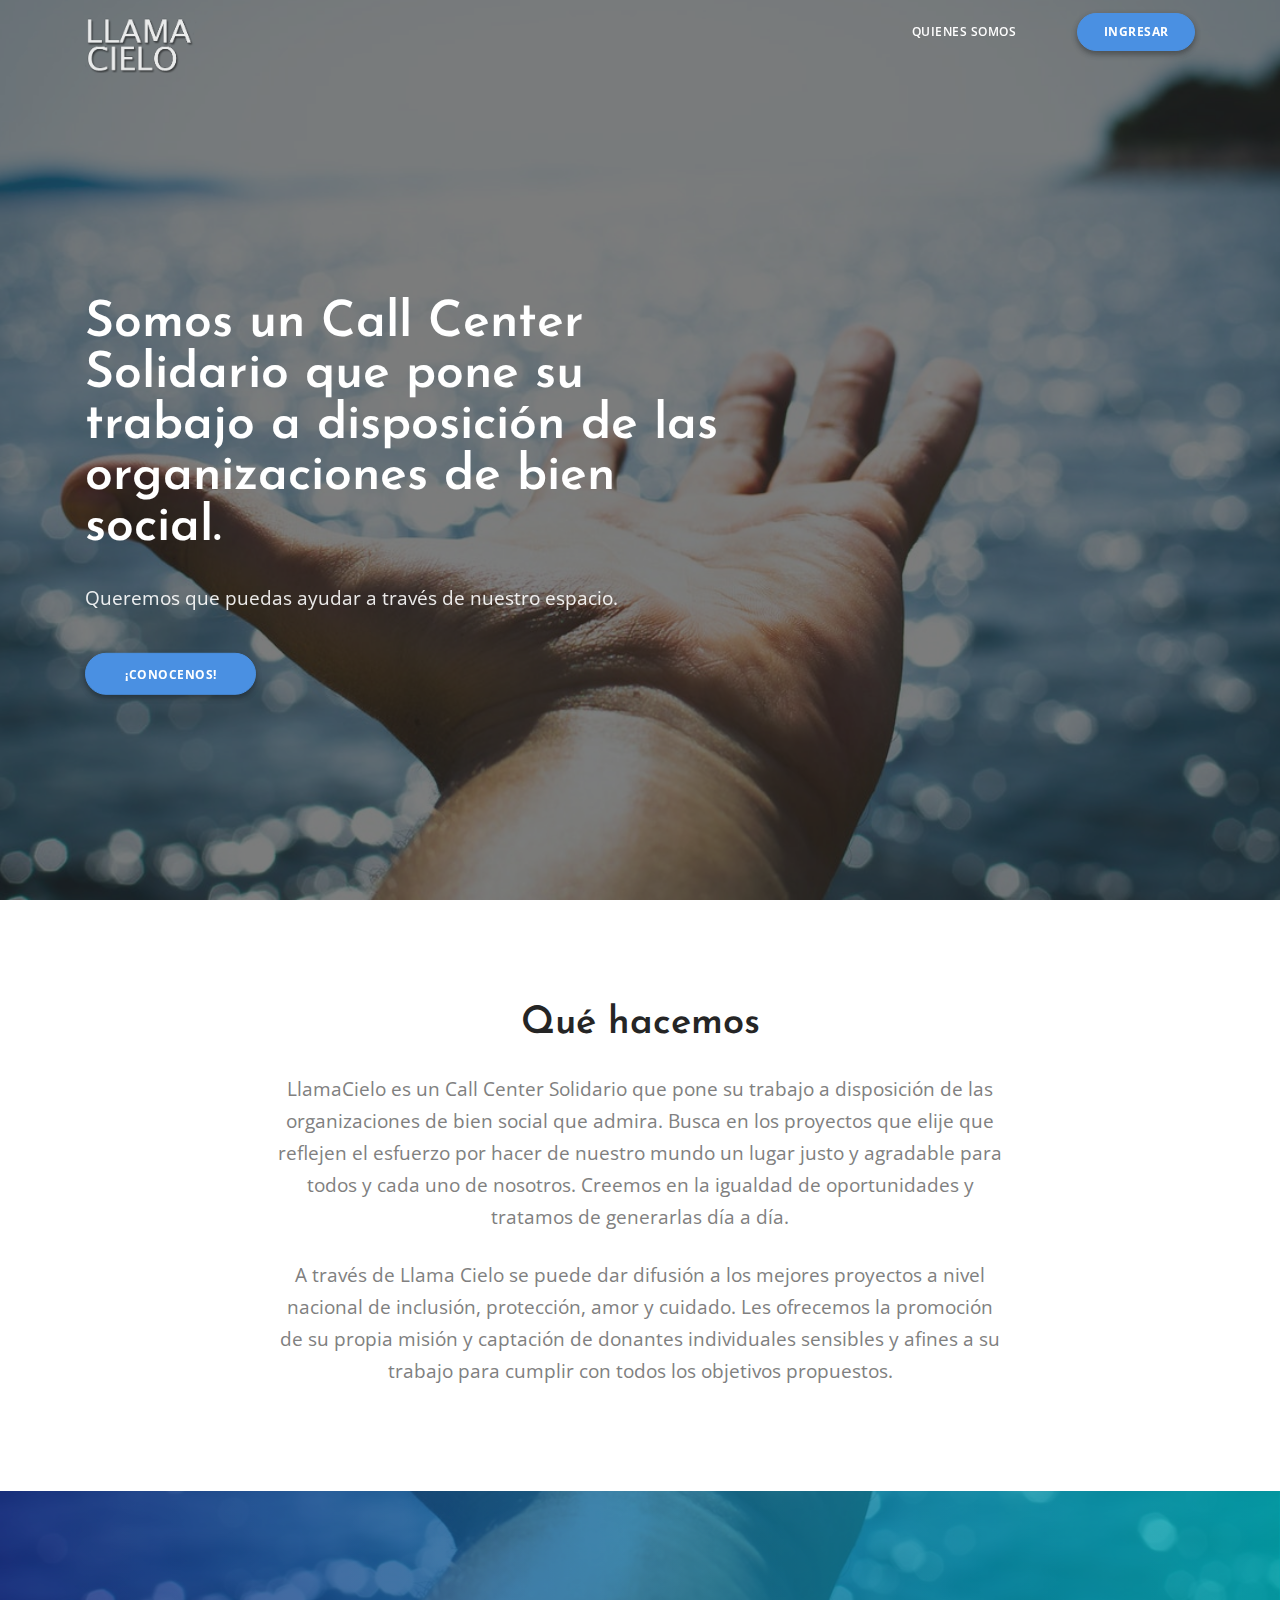
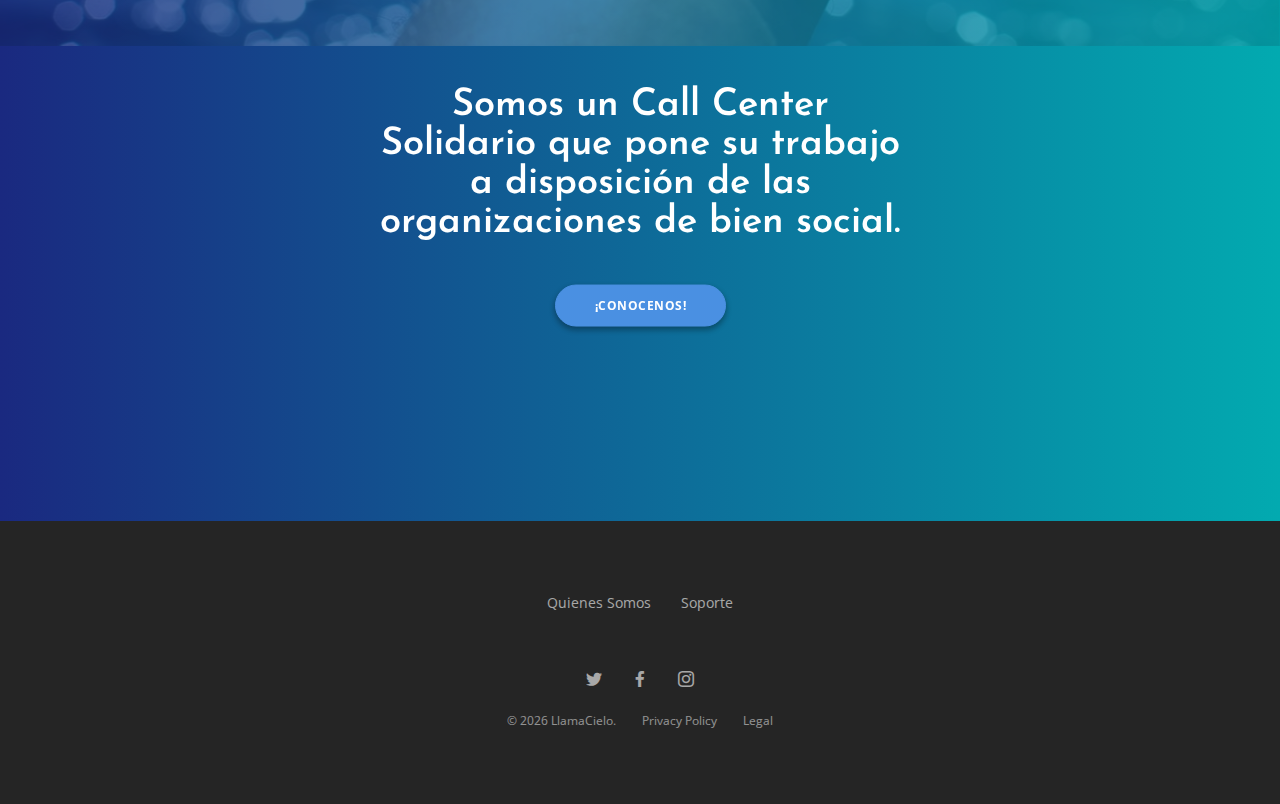
==== commit f058e901: "verano" ====
--- a/web/index.html
+++ b/web/index.html
@@ -6,6 +6,7 @@
     <title>Bienvenidos a LlamaCielo</title>
     <meta name="viewport" content="width=device-width, initial-scale=1.0">
     <link href="css/socicon.css" rel="stylesheet" type="text/css" media="all" />
+
 
     <link href="css/iconsmind.css" rel="stylesheet" type="text/css" media="all" />
     <link href="css/icofont/icofont.min.css" rel="stylesheet" type="text/css" media="all" />
@@ -15,6 +16,34 @@
     <link href="css/stack-interface.css" rel="stylesheet" type="text/css" media="all" />
     <link href="css/theme.css" rel="stylesheet" type="text/css" media="all" />
     <link href="https://fonts.googleapis.com/css?family=Open+Sans:200,300,400,400i,500,600,700" rel="stylesheet">
+
+    <style>
+        fieldset.scheduler-border {
+            border: 1px solid #f3eeee !important;
+            padding: 1em 2em 2em 2em !important;
+            margin: 0 0 1.5em 0 !important;
+            -webkit-box-shadow: 0px 0px 0px 0px #000;
+            box-shadow: 0px 0px 0px 0px #000;
+        }
+        
+        legend {
+            margin-bottom: 0 !important;
+        }
+        
+        legend.scheduler-border {
+            font-size: 1.2em !important;
+            font-weight: bold !important;
+            text-align: center !important;
+            width: auto;
+            padding: 0 5px 0 5px;
+            border-bottom: none;
+        }
+        
+        form {
+            max-width: 93%;
+            margin: 0 auto;
+        }
+    </style>
 
 </head>
 
@@ -79,7 +108,7 @@
         </div>
     </div>
     <div class="main-container">
-        <section class="cover height-100 imagebg parallax text-left" data-gradient-bg="#1A2980,#02AAB0,#5f2c82,#26D0CE"><canvas id="granim-2" width="0" height="0"></canvas>
+        <section class="cover height-100 imagebg parallax text-left" data-overlay="6">
             <div class="background-image-holder">
                 <img alt="background" src="img/bg-hero.jpg" />
             </div>
@@ -180,53 +209,7 @@
 
         </section>-->
 
-        <!-- OPINIONES -->
-        <section class="bg--secondary">
-            <div class="container">
-                <div class="row">
-                    <div class="col-md-12">
-                        <div class="slider slider--inline-arrows" data-arrows="true" data-children="3">
-                            <ul class="slides flickity-enabled is-draggable" tabindex="0">
-                                <div class="flickity-viewport">
-                                    <div class="flickity-slider" style="left: 0px; transform: translateX(-200%);">
-                                        <li class="slide" style="position: absolute; left: 0%;">
-                                            <div class="testimonial row justify-content-center">
-                                                <div class="col-lg-2 col-md-4 col-6 text-center">
-                                                    <img class="testimonial__image shadowed2 mt-20" alt="" src="img/avatar-round-1.png">
-                                                </div>
-                                                <div class="col-lg-7 col-md-8 col-12 text-center-xs">
-                                                    <span class="h3">“Gracias Llama Cielo por darnos el acompañamiento en este viaje de la solidaridad. Un trato especial de ustedes en todo momento.”
-                                            </span>
-                                                    <h5>Analía Holland</h5>
-                                                    <spa>Presidenta — Fundación Ayudarlos</span>
-                                                </div>
-                                            </div>
-                                        </li>
-
-                                        <li class="slide is-selected" style="position: absolute; left: 200%;">
-                                            <div class="testimonial row justify-content-center">
-                                                <div class="col-lg-2 col-md-4 col-6 text-center">
-                                                    <img class="testimonial__image shadowed2 mt-20" alt="" src="img/avatar-round-3.png">
-                                                </div>
-                                                <div class="col-lg-7 col-md-8 col-12 text-center-xs">
-                                                    <span class="h3">“¡Agradezco a Llama Cielo! a través de ellos, nuestra fundacion Ayudamos creció de manera imaginable en poco tiempo. ¡Muchas gracias a todo el equipo!.”
-                                            </span>
-                                                    <h5>Juan Vasquez</h5>
-                                                    <span>Presidente — Fundación Ayudamos</span>
-                                                </div>
-                                            </div>
-                                        </li>
-                                    </div>
-                                </div><button class="flickity-prev-next-button previous" type="button" aria-label="previous"><svg viewBox="0 0 100 100"><path d="M 10,50 L 60,100 L 70,90 L 30,50  L 70,10 L 60,0 Z" class="arrow"></path></svg></button>
-                                <button class="flickity-prev-next-button next" type="button" aria-label="next"><svg viewBox="0 0 100 100"><path d="M 10,50 L 60,100 L 70,90 L 30,50  L 70,10 L 60,0 Z" class="arrow" transform="translate(100, 100) rotate(180) "></path></svg></button>
-                            </ul>
-                        </div>
-                    </div>
-                </div>
-                <!--end of row-->
-            </div>
-            <!--end of container-->
-        </section>
+
 
         <!-- CTA -->
         <section class="cover height-70 imagebg text-center parallax" data-gradient-bg="#1A2980,#02AAB0,#5f2c82,#26D0CE"><canvas id="granim-2" width="0" height="0"></canvas>
@@ -257,6 +240,7 @@
             <div class="row">
                 <div class="col-md-12">
                     <div class="heading-block">
+
                         <ul class="list-inline list--hover">
                             <li>
                                 <a href="quienessomos.html">
@@ -304,7 +288,7 @@
     </footer>
 
     <!-- modal form login -->
-    <div class="modal-container" data-modal-index="0">
+    <div id="modalLogin" class="modal-container modal--prevent-close" data-modal-index="0">
         <div class="modal-content section-modal">
             <section class="unpad ">
                 <div class="container">
@@ -315,24 +299,27 @@
                                 <!-- <h3>Loguéese para ingresar</h3> -->
                                 <div class="feature__body">
                                     <!-- form login-->
-                                    <form id="form-login" autocomplete="off">
-                                        <div class="row">
-
-                                            <div class="col-md-12">
-                                                <input type="number" name="dni" placeholder="Dni" data-mask="00000000">
+                                    <fieldset class="scheduler-border">
+                                        <legend id="legend" class="scheduler-border">Ingresar</legend>
+                                        <form id="form-login" autocomplete="off">
+                                            <div class="row">
+
+                                                <div class="col-md-12">
+                                                    <input type="number" name="dni" placeholder="Dni" data-mask="00000000">
+                                                </div>
+                                                <div class="col-md-12">
+                                                    <div class="inner-addon right-addon">
+                                                        <input id="password" type="password" name="pass" placeholder="Password" autocomplete="off">
+                                                        <i id="togglePassword" class="icofont-eye-blocked"></i>
+                                                    </div>
+                                                </div>
+                                                <div class="col-md-12">
+                                                    <button id="btnIngresar" class="btn btn--primary type--uppercase" type="submit">Ingresar</button>
+                                                </div>
+
                                             </div>
-                                            <div class="col-md-12">
-                                                <div class="inner-addon right-addon">
-                                                    <input id="password" type="password" name="pass" placeholder="Password" autocomplete="off">
-                                                    <i id="togglePassword" class="icofont-eye-blocked"></i>
-                                                </div>
-                                            </div>
-                                            <div class="col-md-12">
-                                                <button class="btn btn--primary type--uppercase" type="submit">Ingresar</button>
-                                            </div>
-
-                                        </div>
-                                    </form>
+                                        </form>
+                                    </fieldset>
                                     <!-- fin form login -->
 
                                     <div id="mensaje" class="hidden mt--1 mb--1"></div>
--- a/web/css/theme.css
+++ b/web/css/theme.css
@@ -299,14 +299,17 @@
 
 @media all and (max-width: 767px) {
     h1,
-    .h1 {
-        font-size: 2.35714286em;
+    .h1.titulo {
+        font-size: 2.35714286em !important;
         line-height: 1.36363636em;
     }
+    .mt--1 {
+        margin-top: 0 !important;
+    }
     h2,
-    .h2 {
-        font-size: 1.78571429em;
-        line-height: 1.5em;
+    .h2.titulo {
+        font-size: 1.78571429em !important;
+        line-height: 1.5em !important;
     }
     h3,
     .h3 {
@@ -2770,7 +2773,7 @@
 }
 
 .modal-container .modal-content .modal-close-cross {
-    cursor: pointer;
+    /* cursor: pointer;
     position: absolute;
     opacity: .5;
     transition: 0.1s linear;
@@ -2778,7 +2781,37 @@
     -moz-transition: 0.1s linear;
     top: 1em;
     right: 1em;
-    z-index: 99;
+    z-index: 99;*/
+    height: 30px;
+    cursor: pointer;
+    width: 30px;
+    left: auto;
+    right: 10px;
+    bottom: auto;
+    top: 10px;
+    padding: 0px;
+    color: #ffffff;
+    /* font-family: inherit; */
+    font-size: 10px;
+    line-height: 26px;
+    border: 2px solid #fff;
+    border-radius: 30px;
+    box-shadow: rgb(0 0 0 / 16%) 0px 3px 6px, rgb(0 0 0 / 23%) 0px 3px 6px;
+    text-shadow: 0px 0px 0px rgb(0 0 0 / 13%);
+    background-color: red;
+    z-index: 9999;
+    position: absolute;
+    text-shadow: 1px 0.45px rgb(0 0 0 / 5%);
+    text-align: center;
+    transition: 0.1s linear;
+    -webkit-transition: 0.1s linear;
+    -moz-transition: 0.1s linear;
+}
+
+.modal-container .modal-content .modal-close-cross:hover {
+    transform: translate3d(0, -2px, 0);
+    box-shadow: rgb(0 0 0 / 16%) 0px 3px 6px, rgb(0 0 0 / 5%) 0px 3px 6px;
+    text-shadow: 0px 0px 0px rgb(0 0 0 / 0%);
 }
 
 .modal-container .modal-content .modal-close-cross:before {
@@ -2793,6 +2826,58 @@
 .modal-container .modal-content.imagebg:not(.image--light) .modal-close-cross:before {
     color: #fff;
 }
+
+
+/* boton para regresar un modal atras */
+
+.modal-container .modal-content .modal-return {
+    height: 30px;
+    cursor: pointer;
+    width: 30px;
+    left: auto;
+    right: 10px;
+    bottom: auto;
+    top: 10px;
+    padding: 0px;
+    color: #ffffff;
+    /* font-family: inherit; */
+    font-size: 10px;
+    line-height: 22px;
+    border: 2px solid #fff;
+    border-radius: 30px;
+    box-shadow: rgb(0 0 0 / 16%) 0px 3px 6px, rgb(0 0 0 / 23%) 0px 3px 6px;
+    text-shadow: 0px 0px 0px rgb(0 0 0 / 13%);
+    background-color: rgb(33 150 243);
+    z-index: 9999;
+    position: absolute;
+    text-shadow: 1px 0.45px rgb(0 0 0 / 5%);
+    text-align: center;
+    transition: 0.1s linear;
+    -webkit-transition: 0.1s linear;
+    -moz-transition: 0.1s linear;
+}
+
+.modal-container .modal-content .modal-return:hover {
+    transform: translate3d(0, -2px, 0);
+    box-shadow: rgb(0 0 0 / 16%) 0px 3px 6px, rgb(0 0 0 / 5%) 0px 3px 6px;
+    text-shadow: 0px 0px 0px rgb(0 0 0 / 0%);
+}
+
+.modal-container .modal-content .modal-return:before {
+    content: '\00ab';
+    font-size: 1.5em;
+}
+
+.modal-container .modal-content .modal-return:hover {
+    opacity: 1;
+}
+
+.modal-container .modal-content.imagebg:not(.image--light) .modal-return:before {
+    color: #fff;
+}
+
+
+/* fin boton regresar un modal atras*/
 
 .modal-container .modal-content iframe {
     width: 100%;
@@ -5941,7 +6026,7 @@
 }
 
 .bar .logo {
-    max-height: 1.6em;
+    max-height: 4em;
     max-width: none;
 }
 
@@ -11901,10 +11986,38 @@
     display: none;
 }
 
+#tablaUsuarios td:nth-child(1) {
+    display: none;
+}
+
+#tablaUsuarios th:nth-child(1) {
+    display: none;
+}
+
 img[src*="https://cdn.rawgit.com/000webhost/log"] {
     display: none;
 }
 
 img[src*="https://cdn.000webhost.com/000webhost/logo/footer-powered-by-000webhost-white2.png"] {
     display: none;
+}
+
+.m--20 {
+    margin-bottom: 20px;
+    margin-top: 20px;
+}
+
+.mb--20 {
+    margin-bottom: 20px;
+}
+
+
+/* elimina los botones de exportar la tabla del datatable */
+
+#tablaPresentacionesTarjeta_wrapper div.dt-buttons {
+    display: none;
+}
+
+.swal2-cancel {
+    cancelButton: 'CANCELAR',
 }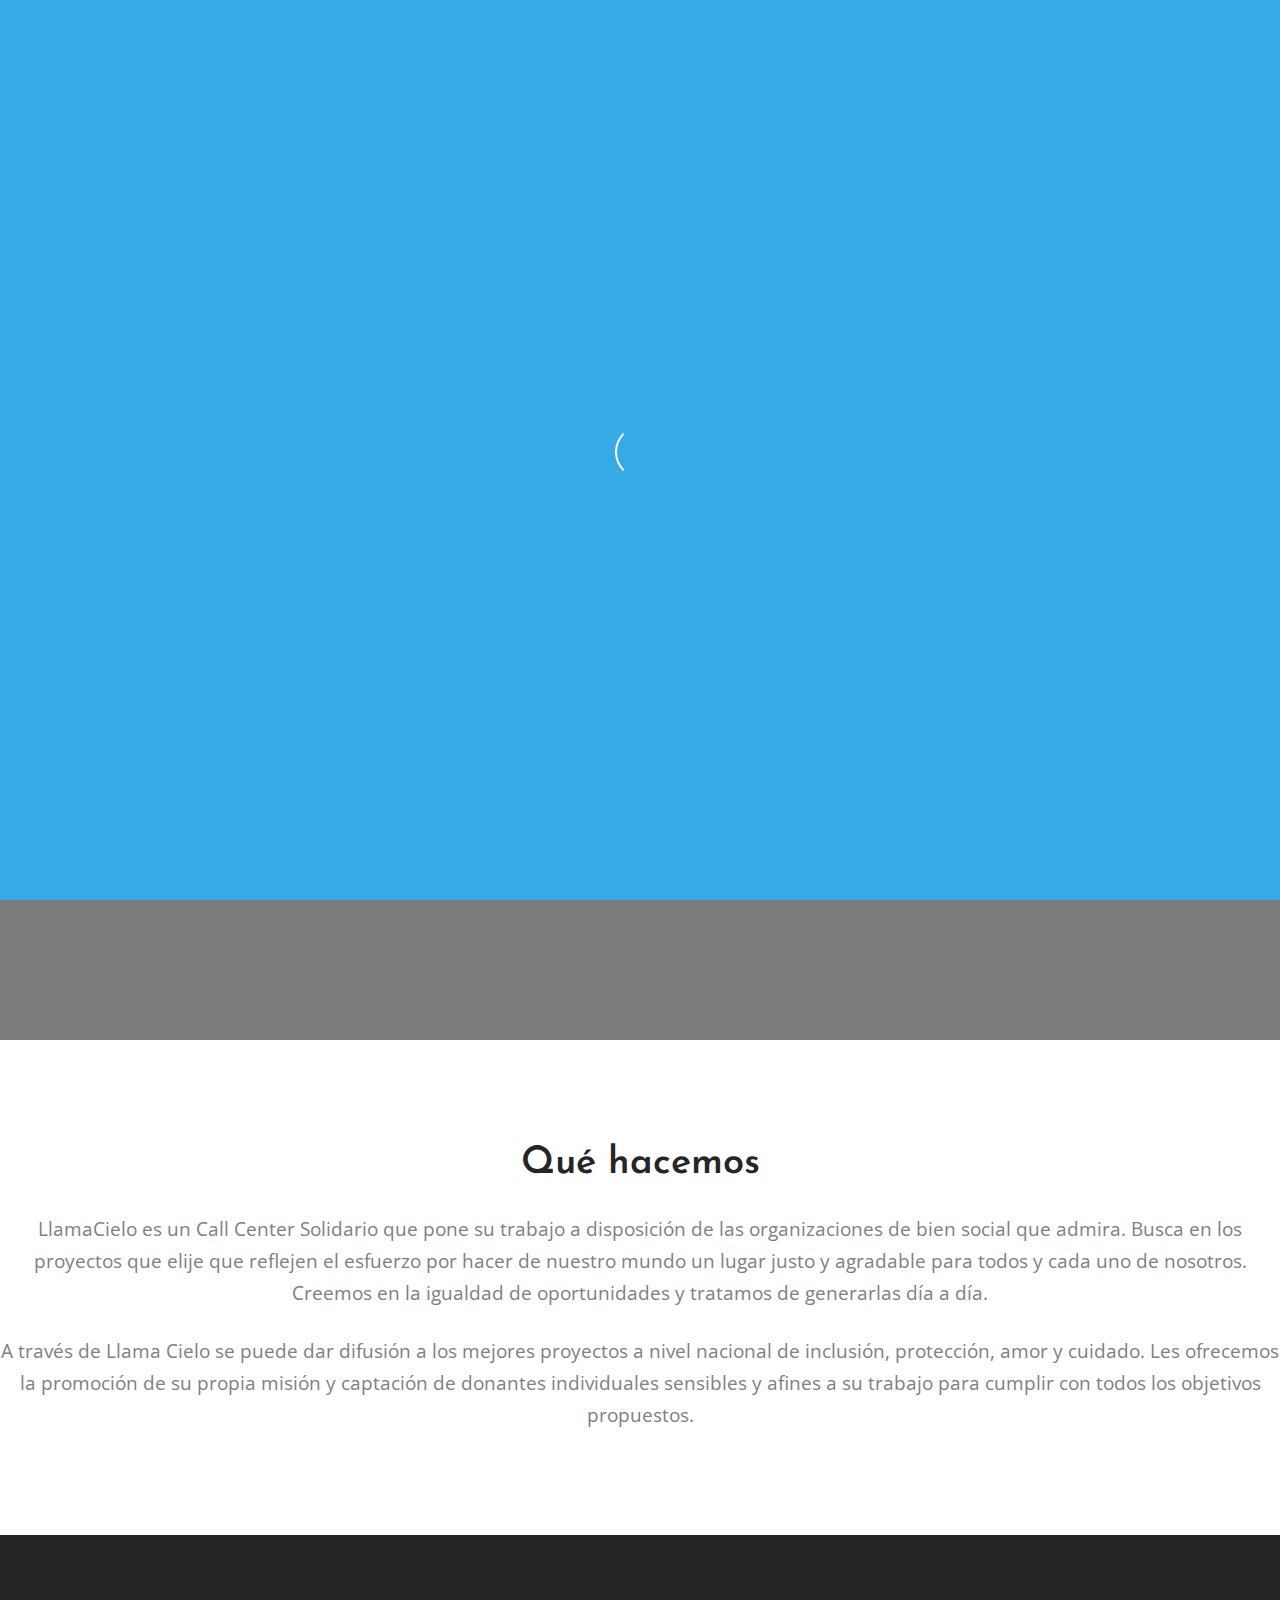
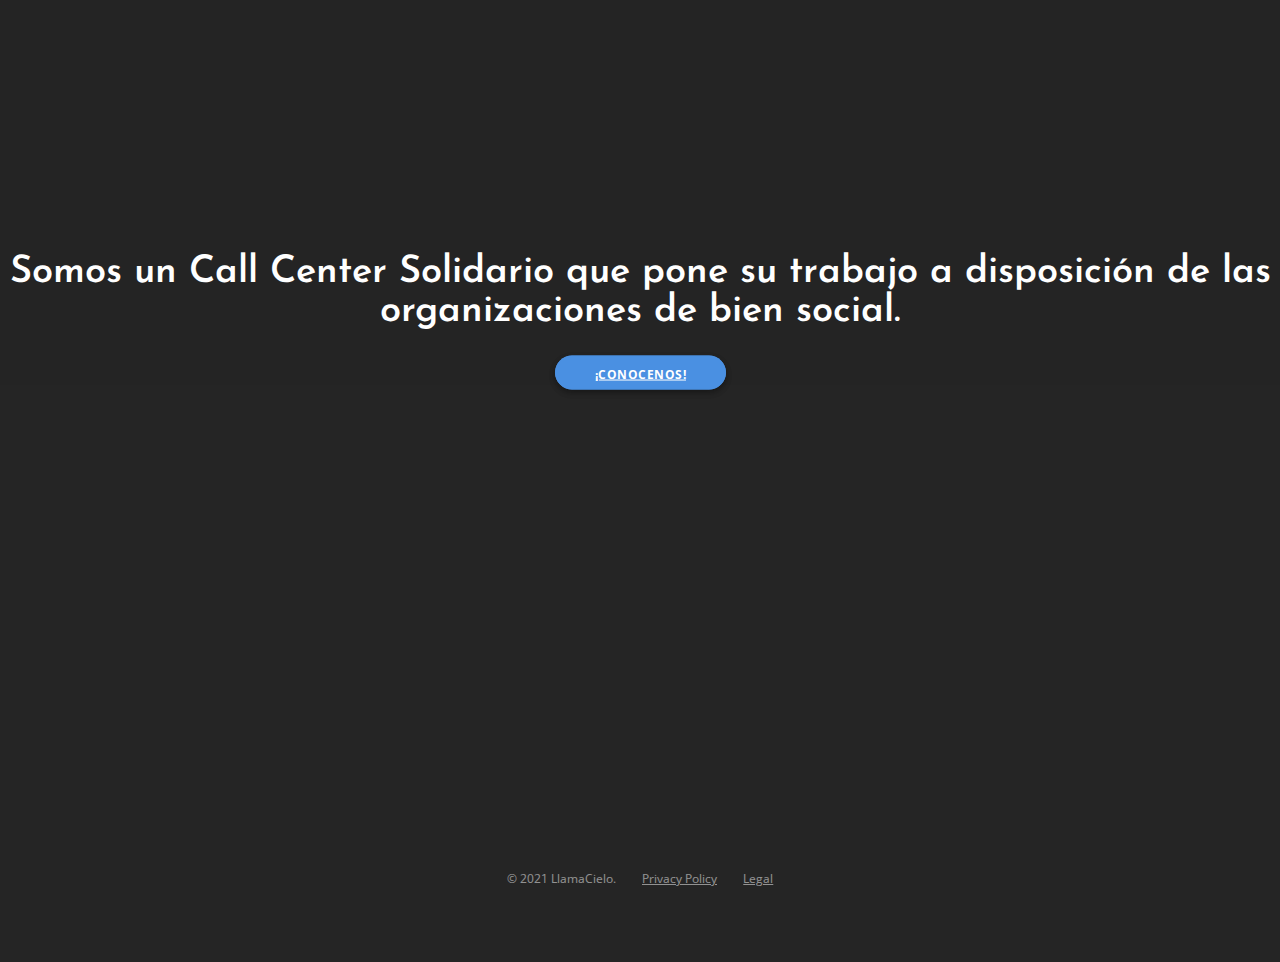
==== commit 790dbd68: "actualizacion fuentes web" ====
--- a/web/index.html
+++ b/web/index.html
@@ -1,13 +1,18 @@
 <!doctype html>
-<html lang="es-AR">
+<html lang="es-AR" dir="ltr">
 
 <head>
+
+    <!-- metas -->
     <meta charset="utf-8">
     <title>Bienvenidos a LlamaCielo</title>
     <meta name="viewport" content="width=device-width, initial-scale=1.0">
+    <meta http-equiv="X-UA-Compatible" content="ie=edge">
+    <meta name="description" content="">
+    <meta name="keywords" content="">
+
+    <!-- css -->
     <link href="css/socicon.css" rel="stylesheet" type="text/css" media="all" />
-
-
     <link href="css/iconsmind.css" rel="stylesheet" type="text/css" media="all" />
     <link href="css/icofont/icofont.min.css" rel="stylesheet" type="text/css" media="all" />
     <link href="css/flickity.css" rel="stylesheet" type="text/css" media="all" />
@@ -17,6 +22,7 @@
     <link href="css/theme.css" rel="stylesheet" type="text/css" media="all" />
     <link href="https://fonts.googleapis.com/css?family=Open+Sans:200,300,400,400i,500,600,700" rel="stylesheet">
 
+    <!-- direct styles -->
     <style>
         fieldset.scheduler-border {
             border: 1px solid #f3eeee !important;
@@ -43,6 +49,10 @@
             max-width: 93%;
             margin: 0 auto;
         }
+        
+        .disclaimer {
+            display: none;
+        }
     </style>
 
 </head>
@@ -61,7 +71,7 @@
                 <div class="container">
                     <div class="row">
                         <div class="col-3 col-md-2">
-                            <a href="index.html"> <img class="logo logo-dark" alt="logo" src="img/logo.png"> <img class="logo logo-light" alt="logo" src="img/logo.png"> </a>
+                            <a href="index.html"> <img class="logo logo-dark" alt="logo" src="img/logo-dark.png"> <img class="logo logo-light" alt="logo" src="img/logo-dark.png"> </a>
                         </div>
                         <div class="col-9 col-md-10 text-right">
                             <a href="#" class="hamburger-toggle" data-toggle-class="#menu1;hidden-xs hidden-sm"> <i class="icon icon--sm stack-interface stack-menu"></i> </a>
@@ -75,7 +85,7 @@
                     <div class="row">
                         <div class="col-lg-1 col-md-2 hidden-xs">
                             <div class="bar__module">
-                                <a href="index.html"> <img class="logo logo-dark" alt="logo" src="img/logo.png"> <img class="logo logo-light" alt="logo" src="img/logo.png"> </a>
+                                <a href="index.html"> <img class="logo logo-dark" alt="logo" src="img/logo-light.png"> <img class="logo logo-light" alt="logo" src="img/logo-light.png"> </a>
                             </div>
                         </div>
                         <div class="col-lg-11 col-md-12 text-right text-left-xs text-left-sm">
@@ -235,16 +245,15 @@
 
     </div>
 
-    <footer class="text-center space--sm footer-5 bg--dark">
+    <footer class="text-center space--sm footer-5  bg--dark">
         <div class="container">
             <div class="row">
                 <div class="col-md-12">
                     <div class="heading-block">
-
-                        <ul class="list-inline list--hover">
-                            <li>
-                                <a href="quienessomos.html">
-                                    <span>Quienes Somos</span>
+                        <!--  <ul class="list-inline list--hover">
+                            <li>
+                                <a href="index.html">
+                                    <span>Inicio</span>
                                 </a>
                             </li>
                             <li>
@@ -253,11 +262,11 @@
                                 </a>
                             </li>
 
-                        </ul>
+                        </ul> -->
                     </div>
                     <div>
                         <ul class="social-list list-inline list--hover">
-                            <li>
+                            <!-- <li>
                                 <a href="#">
                                     <i class="socicon socicon-twitter icon icon--xs"></i>
                                 </a>
@@ -270,6 +279,11 @@
                             <li>
                                 <a href="#">
                                     <i class="socicon socicon-instagram icon icon--xs"></i>
+                                </a>
+                            </li>-->
+                            <li>
+                                <a href="#">
+                                    <i class="icofont-brand-whatsapp icon--sm"></i>
                                 </a>
                             </li>
                         </ul>
--- a/web/css/theme.css
+++ b/web/css/theme.css
@@ -12011,6 +12011,10 @@
     margin-bottom: 20px;
 }
 
+.mb--10 {
+    margin-bottom: 10px;
+}
+
 
 /* elimina los botones de exportar la tabla del datatable */
 
